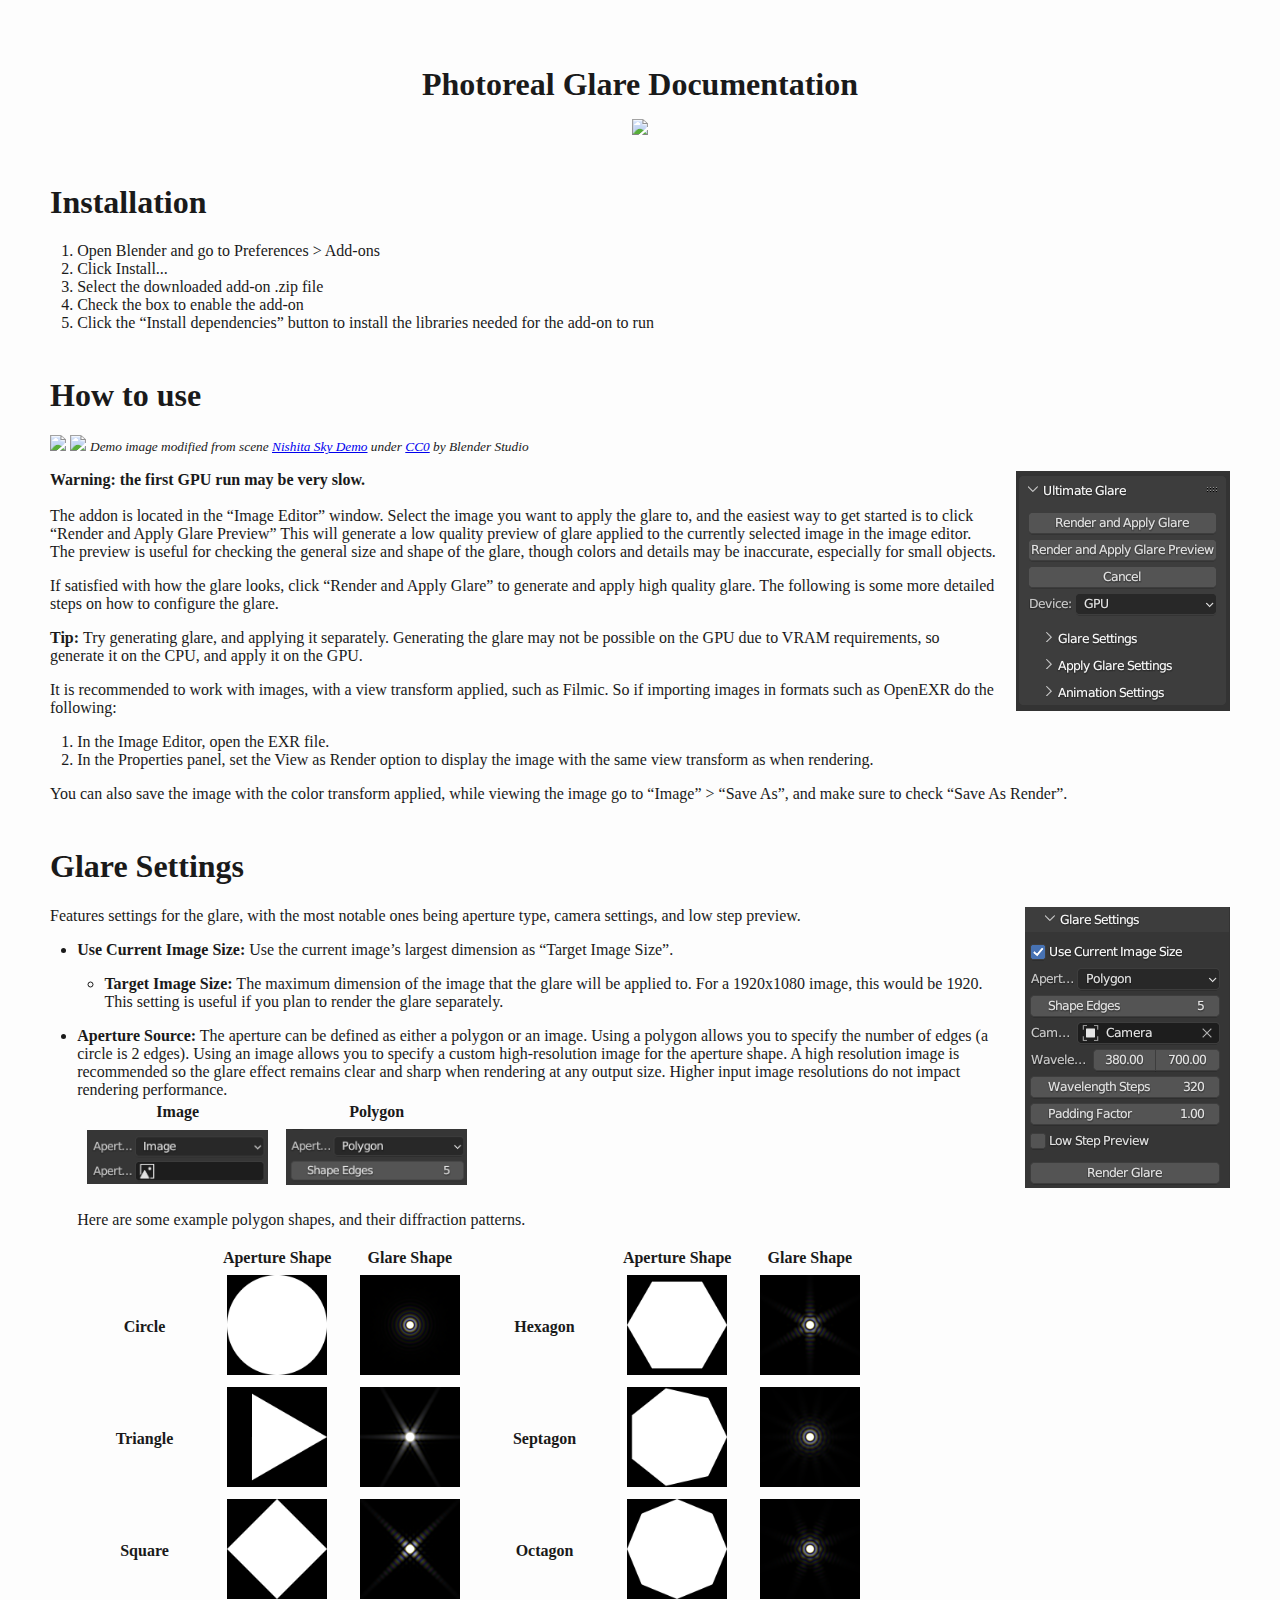
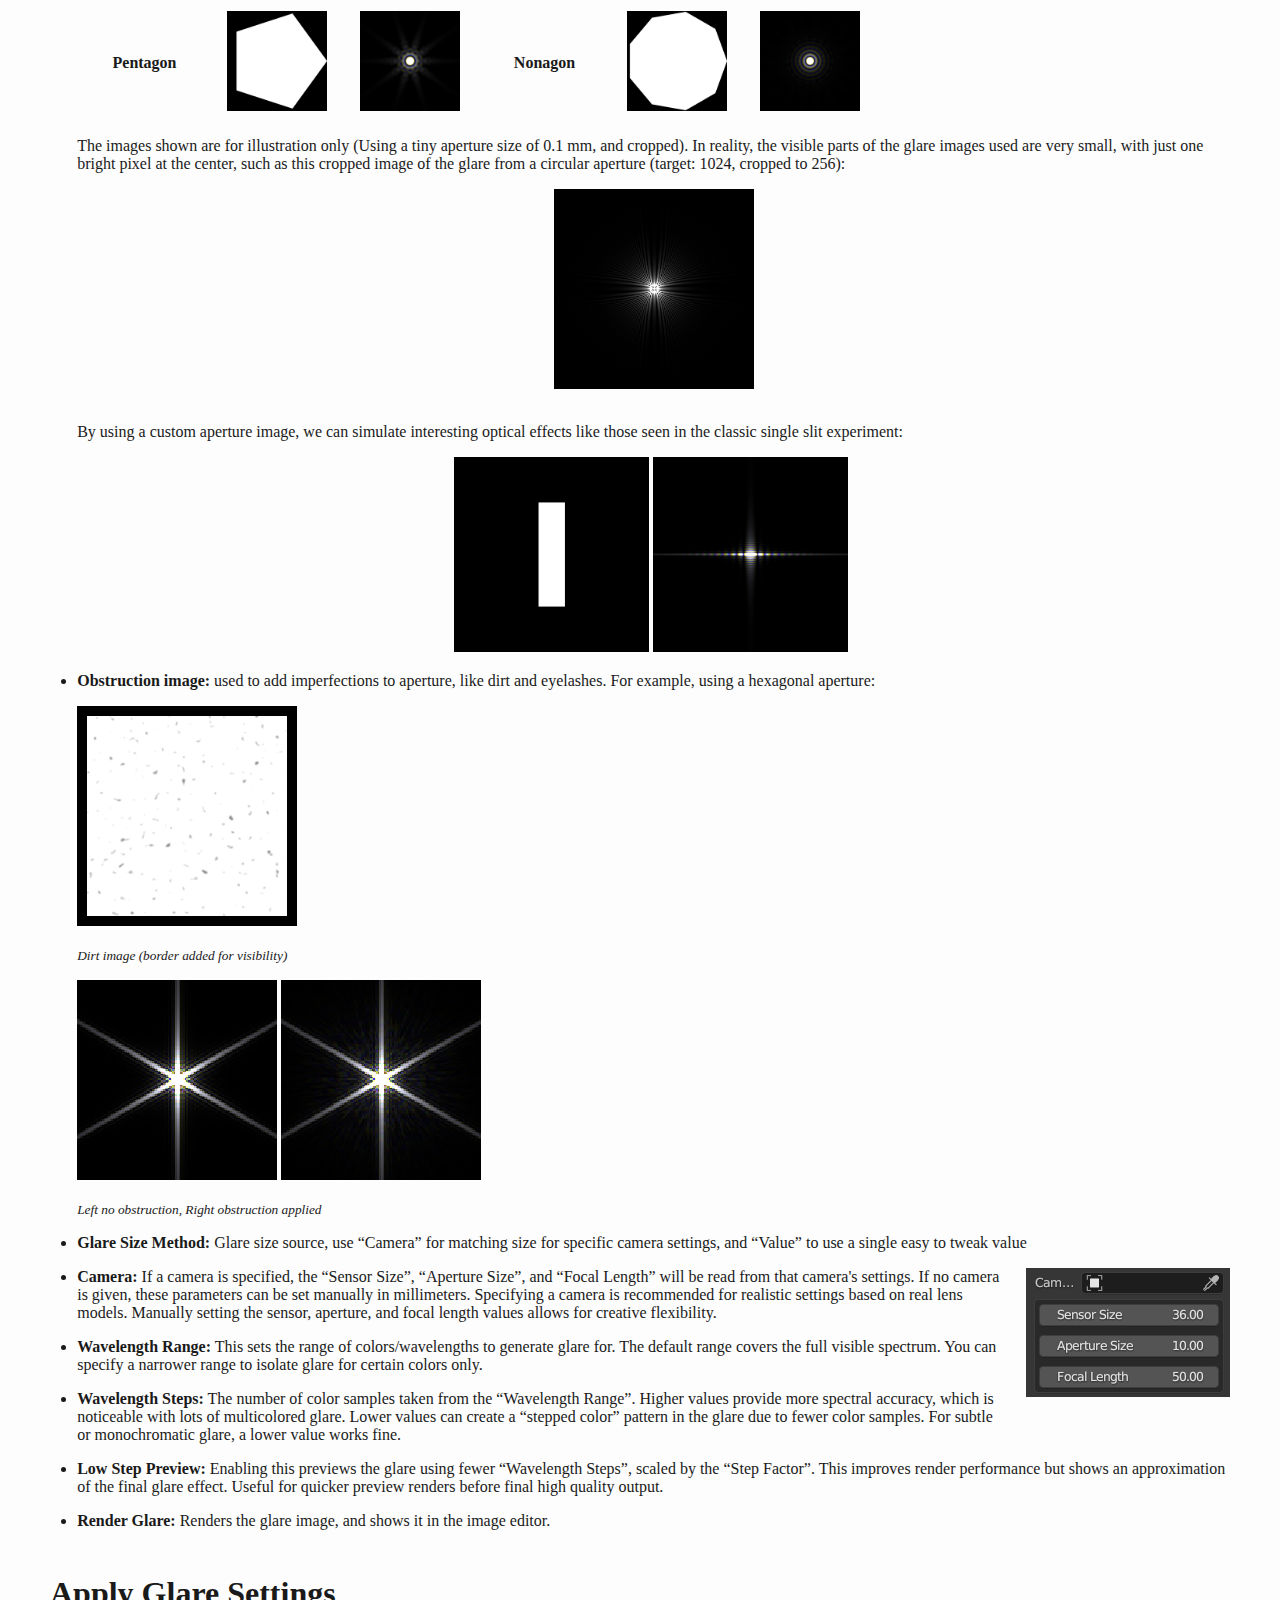
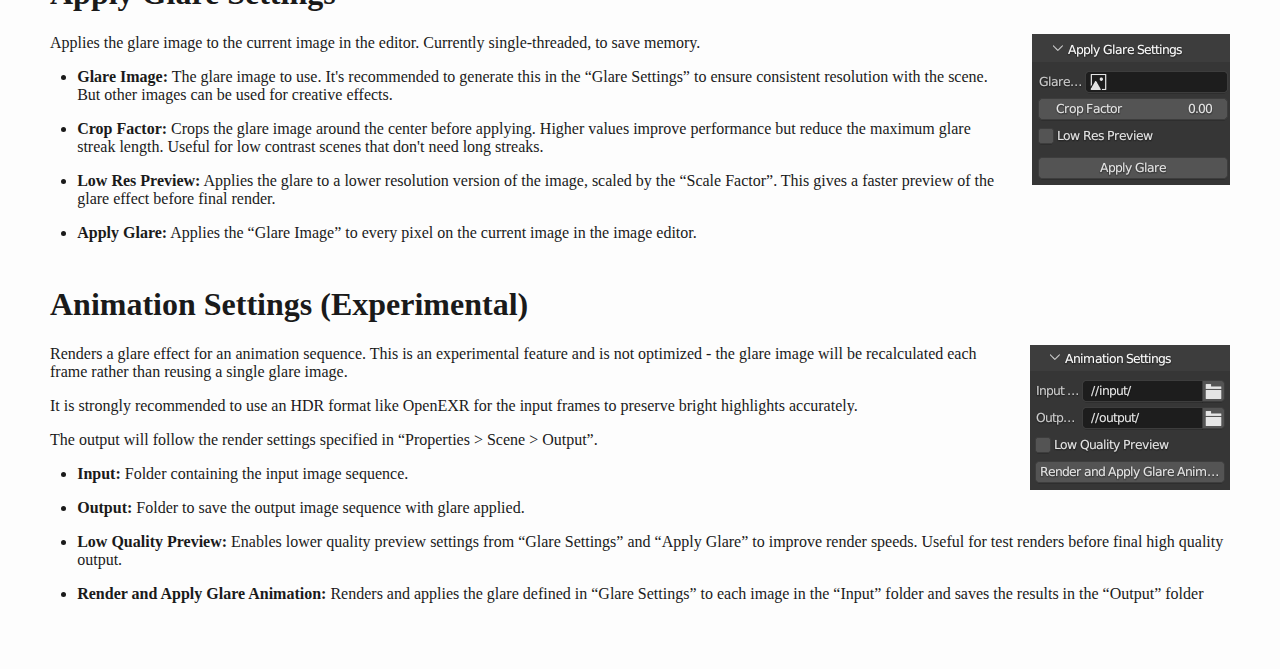
==== pages/docs.html @ 0fe0ff27 "Minor edits" ====
<!DOCTYPE html>
<html xmlns="http://www.w3.org/1999/xhtml" lang="" xml:lang="">
<head>
  <meta charset="utf-8" />
  <meta name="generator" content="pandoc" />
  <meta name="viewport" content="width=device-width, initial-scale=1.0, user-scalable=yes" />
  <title>documentation page</title>
  <style>
    html {
      color: #1a1a1a;
      background-color: #fdfdfd;
    }
    body {
      margin: 0 auto;
      padding-left: 50px;
      padding-right: 50px;
      padding-top: 50px;
      padding-bottom: 50px;
      hyphens: auto;
      overflow-wrap: break-word;
      text-rendering: optimizeLegibility;
      font-kerning: normal;
    }
	.title {
	  font-size: 2em;
	  font-weight: bold;
	}
    @media (max-width: 600px) {
      body {
        font-size: 0.9em;
        padding: 12px;
      }
      h1 {
        font-size: 1.8em;
      }
    }
    img {
      max-width: 100%;
    }
    h1, h2, h3, h4, h5, h6 {
      margin-top: 1.4em;
	  clear: right;
    }
    h5, h6 {
      font-size: 1em;
      font-style: italic;
	  clear: right;
    }
    h6 {
      font-weight: normal;
	  clear: right;
    }
    ol, ul {
      padding-left: 1.7em;
      margin-top: 1em;
    }
    li > ol, li > ul {
      margin-top: 0;
    }
    blockquote {
      margin: 1em 0 1em 1.7em;
      padding-left: 1em;
      border-left: 2px solid #e6e6e6;
      color: #606060;
    }
    code {
      font-family: Menlo, Monaco, Consolas, 'Lucida Console', monospace;
      font-size: 85%;
      margin: 0;
      hyphens: manual;
    }
    pre {
      margin: 1em 0;
      overflow: auto;
    }
    pre code {
      padding: 0;
      overflow: visible;
      overflow-wrap: normal;
    }
    .sourceCode {
     background-color: transparent;
     overflow: visible;
    }
    hr {
      background-color: #1a1a1a;
      border: none;
      height: 1px;
      margin: 1em 0;
    }
    table {
      width: 100%;
      table-layout: fixed;
	  max-width: 400px;
	  margin-left: 0;
	  text-align: center;
    }
    table caption {
      margin-bottom: 0.75em;
    }
    tbody {
      margin-top: 0.5em;
      border-top: 1px solid #1a1a1a;
      border-bottom: 1px solid #1a1a1a;
    }
    th {
      border-top: 1px solid #1a1a1a;
      padding: 0.25em 0.5em 0.25em 0.5em;
    }
    td {
      padding: 0.125em 0.5em 0.25em 0.5em;
	  text-align: center;
    }
	.left {
	  float: left;
	  margin: 0 20px 20px 0;
	}

	.right {
	  float: right; 
	  margin: 0 0 20px 20px;
	}
    header {
      margin-bottom: 4em;
      text-align: center;
    }
    #TOC li {
      list-style: none;
    }
    #TOC ul {
      padding-left: 1.3em;
    }
    #TOC > ul {
      padding-left: 0;
    }
    #TOC a:not(:hover) {
      text-decoration: none;
    }
    code{white-space: pre-wrap;}
    span.smallcaps{font-variant: small-caps;}
    div.columns{display: flex; gap: min(4vw, 1.5em);}
    div.column{flex: auto; overflow-x: auto;}
    div.hanging-indent{margin-left: 1.5em; text-indent: -1.5em;}
	.my-div {
		padding: 20px;
	}
    ul.task-list{list-style: none;}
    ul.task-list li input[type="checkbox"] {
      width: 0.8em;
      margin: 0 0.8em 0.2em -1.6em;
      vertical-align: middle;
    }
    .display.math{display: block; text-align: center; margin: 0.5rem auto;}
  </style>
  <!--[if lt IE 9]>
    <script src="//cdnjs.cloudflare.com/ajax/libs/html5shiv/3.7.3/html5shiv-printshiv.min.js"></script>
  <![endif]-->
</head>
<body>
	<p><div class="title" style="text-align:center;"><strong>Photoreal Glare Documentation</strong></div></p>
	<div style="text-align:center;">
		<img src="documentation images/addon banner large.webp" style="width:1200px;"/>
	</div>

<h1 id="installation"><strong>Installation</strong></h1>
<div class="container">
  <ol>
    <li>Open Blender and go to Preferences > Add-ons</li>
    <li>Click Install...</li>
    <li>Select the downloaded add-on .zip file</li>
    <li>Check the box to enable the add-on</li>
    <li>Click the “Install dependencies” button to install the libraries needed for the add-on to run</li>
  </ol>
</div>

<h1 id="how-to-use"><strong>How to use</strong></h1>
<div style="display:block;width:1200px; margin: auto;">
	<img src="documentation images/nishita sky without glare.png" style="width: 595px;"/> <img src="documentation images/nishita sky with glare.png" style="width: 595px;"/>
	<small><em>Demo image modified from scene <a href="https://cloud.blender.org/p/gallery/5f4d1791cc1d7c5e0e8832d4">Nishita Sky Demo</a> under <a href="https://creativecommons.org/publicdomain/zero/1.0/">CC0</a> by Blender Studio</em></small>
</div>

<div class="container">
	<img src="documentation images/addon full minimized.png" class="right"/>
	<p>
	<strong>Warning: the first GPU run may be very slow.</strong>
	<br>
	<br>
	The addon is located in the “Image Editor” window. Select the image you want to apply the glare to, and the easiest way to get started is to click “Render and Apply Glare Preview” This will generate a low quality preview of glare applied to the currently selected image in the image editor. The preview is useful for checking the general size and shape of the glare, though colors and details may be inaccurate, especially for small objects.</p>
	<p>If satisfied with how the glare looks, click “Render and Apply Glare” to generate and apply high quality glare. The following is some more detailed steps on how to configure the glare.</p>
	<p><strong>Tip: </strong>Try generating glare, and applying it separately. Generating the glare may not be possible on the GPU due to VRAM requirements, so generate it on the CPU, and apply it on the GPU.</p>
</div>
<p>
It is recommended to work with images, with a view transform applied, such as Filmic. So if importing images in formats such as OpenEXR do the following:
<ol>
	<li>In the Image Editor, open the EXR file.</li>
	<li>In the Properties panel, set the View as Render option to display the image with the same view transform as when rendering.</li>
</ol>
You can also save the image with the color transform applied, while viewing the image go to “Image” > “Save As”, and make sure to check “Save As Render”.
</p>

<h1 id="glare-settings">Glare Settings</h1>
<p><img src="documentation images/addon glare settings.png" class="right"/>
Features settings for the glare, with the most notable ones being aperture type, camera settings, and low step preview.</p>
<ul>
	<li><p><strong>Use Current Image Size:</strong> Use the current image’s largest dimension as “Target Image Size”.</p>
		<ul>
		<p><li><strong>Target Image Size:</strong> The maximum dimension of the image that the glare will be applied to. For a 1920x1080 image, this would be 1920. This setting is useful if you plan to render the glare separately.</li></p>
		</ul></li>
<li><strong>Aperture Source:</strong> The aperture can be defined as either a polygon or an image. Using a polygon allows you to specify the number of edges (a circle is 2 edges). Using an image allows you to specify a custom high-resolution image for the aperture shape. A high resolution image is recommended so the glare effect remains clear and sharp when rendering at any output size. Higher input image resolutions do not impact rendering performance.
<table>
<tbody>
	<tr class="odd">
	<td><Strong>Image</Strong></td>
	<td><Strong>Polygon</Strong></td>
	</tr>
	<tr class="even">
		<td>
			<div style="text-align:center;">
				<img src="documentation images/addon aperture image.png">
			</div>
		</td>
	<td>
	<div style="text-align:center;">
		<img src="documentation images/addon aperture polygon.png"
	</div>
	</td>
	</tr>
</tbody>
</table>
<p style="clear:right;">Here are some example polygon shapes, and their diffraction patterns.</p>

<div style="display:flex;">
	<table>
		<tbody>
			<tr>
			<td></td>
			<td><Strong>Aperture Shape</Strong></td>
			<td><Strong>Glare Shape</Strong></td>
			</tr>

			<tr>
				<td><Strong>Circle</Strong></td> 
			<td><img src="documentation images/shape 2.png" style="width:100px;height:100px"></td>
			<td><img src="documentation images/cropped 2 edge shape diffraction.png" style="width:100px;height:100px"></td>
			</tr>

			<tr>
				<td><Strong>Triangle</Strong></td>
			<td><img src="documentation images/shape 3.png" style="width:100px;height:100px"></td>
			<td><img src="documentation images/cropped 3 edge shape diffraction.png" style="width:100px;height:100px"></td>
			</tr>

			<tr>
				<td><Strong>Square</Strong></td>
			<td><img src="documentation images/shape 4.png" style="width:100px;height:100px"></td>
			<td><img src="documentation images/cropped 4 edge shape diffraction.png" style="width:100px;height:100px"></td>
			</tr>

			<tr>
				<td><Strong>Pentagon</Strong></td>
			<td><img src="documentation images/shape 5.png" style="width:100px;height:100px"></td>
			<td><img src="documentation images/cropped 5 edge shape diffraction.png" style="width:100px;height:100px"></td> 
			</tr>
		</tbody>
	</table>

	<table>
		<tbody>  
			<tr>
			<td></td>
			<td><Strong>Aperture Shape</Strong></td>
			<td><Strong>Glare Shape</Strong></td>
			</tr>

			<tr>
				<td><Strong>Hexagon</Strong></td>
			<td><img src="documentation images/shape 6.png" style="width:100px;height:100px"></td>
			<td><img src="documentation images/cropped 6 edge shape diffraction.png" style="width:100px;height:100px"></td>
			</tr>

			<tr>
				<td><Strong>Septagon</Strong></td>
			<td><img src="documentation images/shape 7.png" style="width:100px;height:100px"></td>
			<td><img src="documentation images/cropped 7 edge shape diffraction.png" style="width:100px;height:100px"></td>  
			</tr>

			<tr>
				<td><Strong>Octagon</Strong></td>
			<td><img src="documentation images/shape 8.png" style="width:100px;height:100px"></td>
			<td><img src="documentation images/cropped 8 edge shape diffraction.png" style="width:100px;height:100px"></td>
			</tr>

			<tr>
				<td><Strong>Nonagon</Strong></td>
			<td><img src="documentation images/shape 9.png" style="width:100px;height:100px"></td>
			<td><img src="documentation images/cropped 9 edge shape diffraction.png" style="width:100px;height:100px"></td>
			</tr>
		</tbody>
	</table>
</div>

<p>The images shown are for illustration only (Using a tiny aperture size of 0.1 mm, and cropped). In reality, the visible parts of the glare images used are very small, with just one bright pixel at the center, such as this cropped image of the glare from a circular aperture (target: 1024, cropped to 256):</p>
<p><img src="documentation images/cropped 2 edge shape diffraction real example.png" style="width: 200px; display: block; margin: auto;"/></p>

<br>
By using a custom aperture image, we can simulate interesting optical effects like those seen in the classic single slit experiment:
<div style="width: 400px; display: block; margin: auto;">
  <p>
    <img src="documentation images/cropped single slit.png" style="width: 195px; padding 10px">
    <img src="documentation images/cropped single slit diffraction.png" style="width: 195px;">
  </p>
</div>
</li>
</ul>

<ul>
<li><strong>Obstruction image:</strong> used to add imperfections to aperture, like dirt and eyelashes. For example, using a hexagonal aperture:
</li>
<p>
<img src="documentation images/dirt small.png" style="width: 200px;border: 10px solid black;"/>
</p>
<small><em>Dirt image (border added for visibility)</em></small>
<p>
<img src="documentation images/cropped shape 6 glare for 1024px no dirt.png" style="width: 200px;image-rendering: pixelated;"/>
<img src="documentation images/cropped shape 6 glare for 1024px dirt small.png" style="width: 200px;image-rendering: pixelated;"/>
</p>
<small><em>Left no obstruction, Right obstruction applied</em></small>
</ul>

<ul>
<li><strong>Glare Size Method:</strong> Glare size source, use “Camera” for matching size for specific camera settings, and “Value” to use a single easy to tweak value</li>
</ul>

<ul>
<li><p><img src="documentation images/addon camera settings.png" class="right"/><strong>Camera:</strong> If a camera is specified, the “Sensor Size”, “Aperture Size”, and “Focal Length” will be read from that camera's settings. If no camera is given, these parameters can be set manually in millimeters. Specifying a camera is recommended for realistic settings based on real lens models. Manually setting the sensor, aperture, and focal length values allows for creative flexibility.</p></li>
</ul>
<ul>
<li><p><strong>Wavelength Range:</strong> This sets the range of colors/wavelengths to generate glare for. The default range covers the full visible spectrum. You can specify a narrower range to isolate glare for certain colors only.</p></li>
<li><p><strong>Wavelength Steps:</strong> The number of color samples taken from the “Wavelength Range”. Higher values provide more spectral accuracy, which is noticeable with lots of multicolored glare. Lower values can create a “stepped color” pattern in the glare due to fewer color samples. For subtle or monochromatic glare, a lower value works fine.</p></li>
<li><p><strong>Low Step Preview:</strong> Enabling this previews the glare using fewer “Wavelength Steps”, scaled by the “Step Factor”. This improves render performance but shows an approximation of the final glare effect. Useful for quicker preview renders before final high quality output.</p></li>
<li><strong>Render Glare:</strong> Renders the glare image, and shows it in the image editor.</li>
</ul>
<h1 id="apply-glare-settings">Apply Glare Settings</h1>
<p><img src="documentation images/addon apply glare settings.png" class="right"/>Applies the glare image to the current image in the editor. Currently single-threaded, to save memory.</p>
<ul>
<li><strong>Glare Image:</strong> The glare image to use. It's recommended to generate this in the “Glare Settings” to ensure consistent resolution with the scene. But other images can be used for creative effects.</li>
</ul>
<ul>
<li><strong>Crop Factor:</strong> Crops the glare image around the center before applying. Higher values improve performance but reduce the maximum glare streak length. Useful for low contrast scenes that don't need long streaks.</li>
</ul>
<ul>
<li><strong>Low Res Preview:</strong> Applies the glare to a lower resolution version of the image, scaled by the “Scale Factor”. This gives a faster preview of the glare effect before final render.</li>
</ul>
<ul>
<li><strong>Apply Glare:</strong> Applies the “Glare Image” to every pixel on the current image in the image editor.</li>
</ul>
<h1 id="animation-settings-experimental">Animation Settings
(Experimental)</h1>
<p><img src="documentation images/addon animation settings.png" class="right"/>Renders a glare effect for an animation sequence. This is an experimental feature and is not optimized - the glare image will be recalculated each frame rather than reusing a single glare image.</p>
<p>It is strongly recommended to use an HDR format like OpenEXR for the input frames to preserve bright highlights accurately.</p> <p>The output will follow the render settings specified in “Properties &gt; Scene &gt; Output”.</p>
<ul>
<li><p><strong>Input:</strong> Folder containing the input image sequence.</p></li>
<li><p><strong>Output:</strong> Folder to save the output image sequence with glare applied.</p></li>
<li><strong>Low Quality Preview:</strong> Enables lower quality preview settings from “Glare Settings” and “Apply Glare” to improve render speeds. Useful for test renders before final high quality output.</li>
</ul>
<ul>
<li><strong>Render and Apply Glare Animation:</strong> Renders and applies the glare defined in “Glare Settings” to each image in the “Input” folder and saves the results in the “Output” folder</li>
</ul>
</body>
</html>
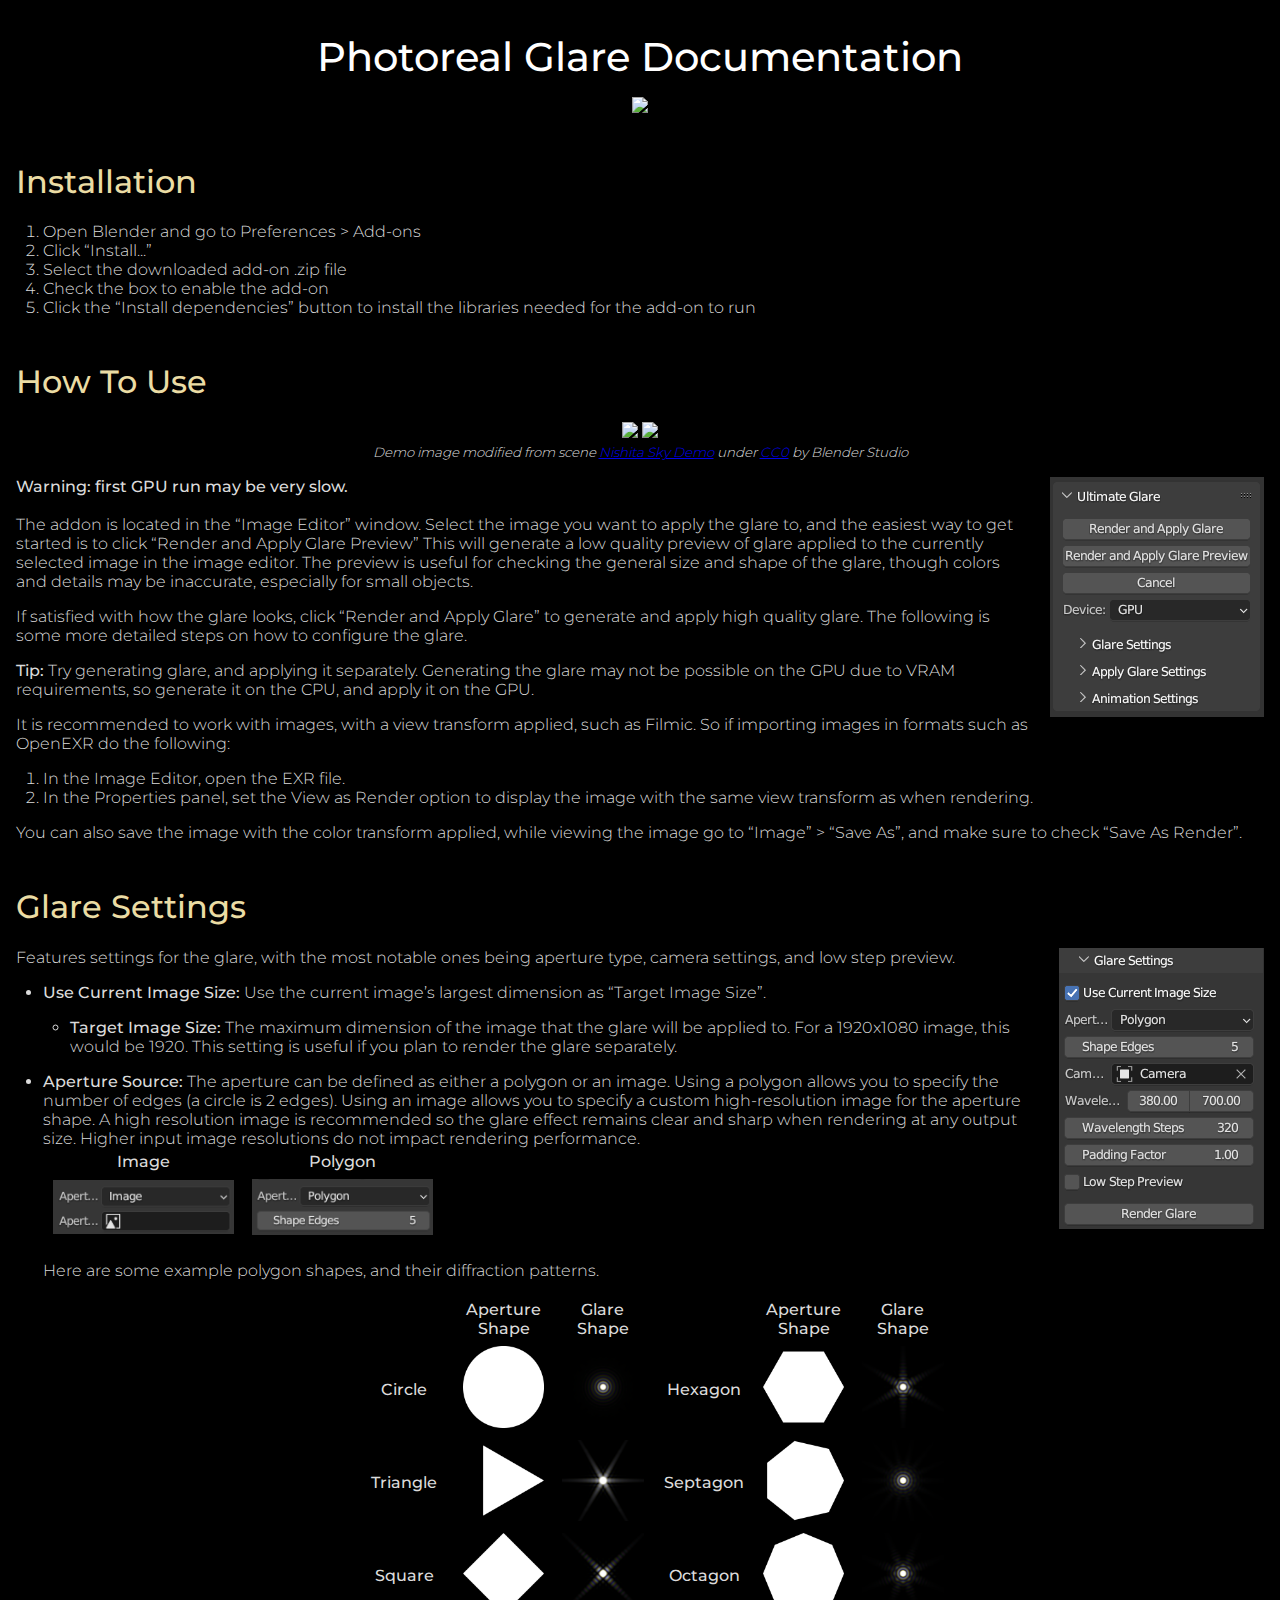
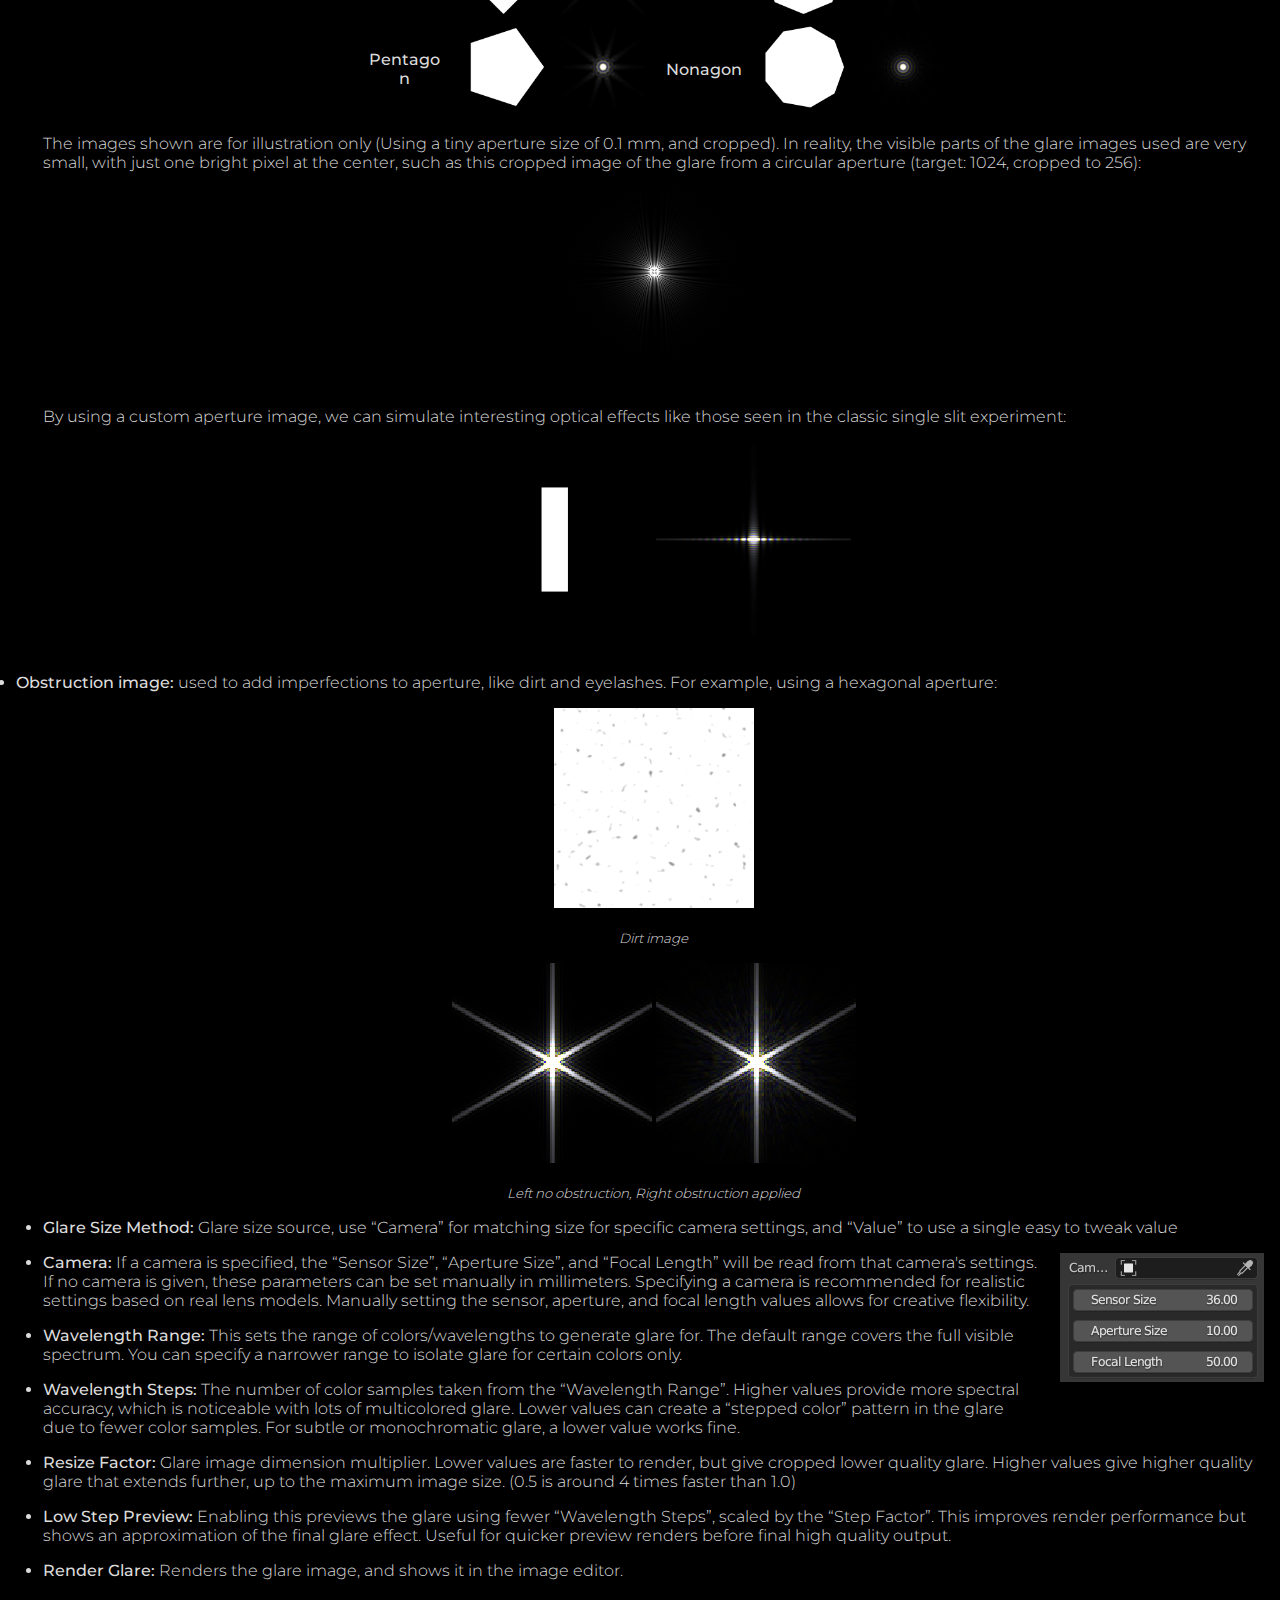
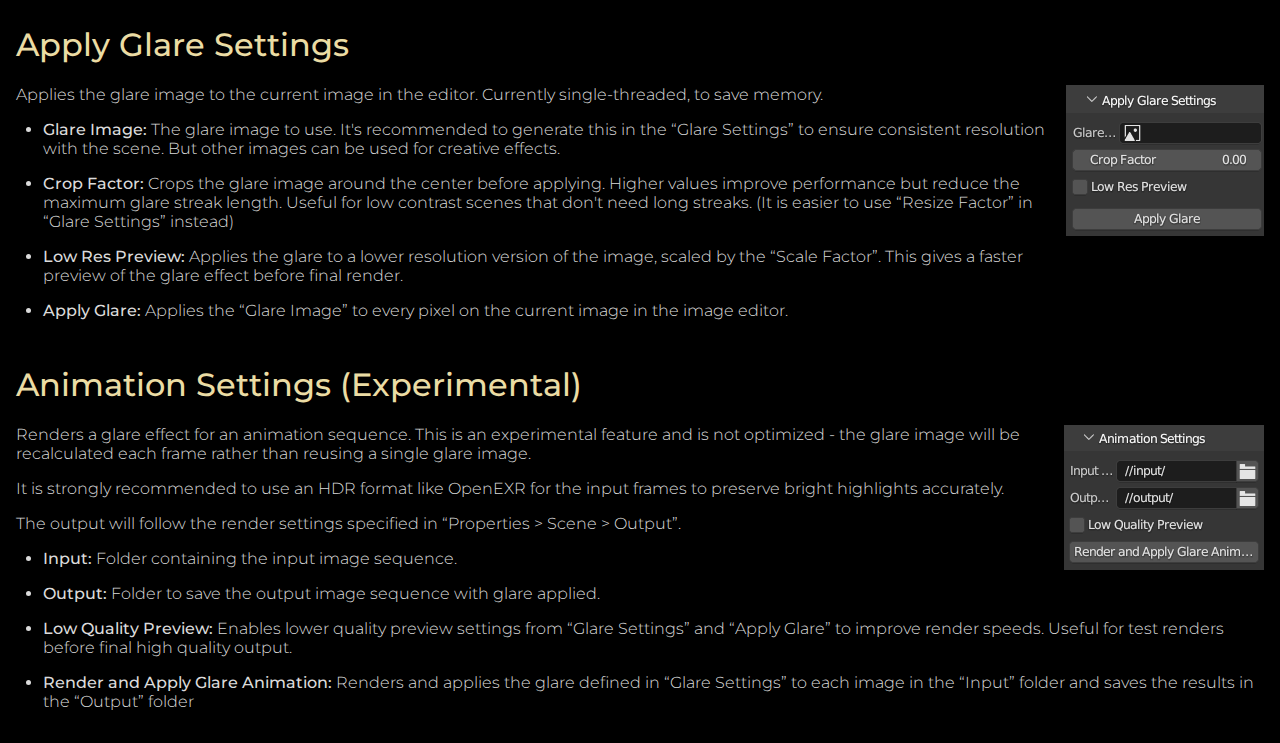
==== commit 55db0f6f: "Added fonts, theme, and various improvements" ====
--- a/pages/docs.html
+++ b/pages/docs.html
@@ -6,29 +6,48 @@
   <meta name="viewport" content="width=device-width, initial-scale=1.0, user-scalable=yes" />
   <title>documentation page</title>
   <style>
+    * {
+		max-width: 100%
+		box-sizing: border-box;
+	}
+
     html {
-      color: #1a1a1a;
-      background-color: #fdfdfd;
-    }
+      color: #DBDBDB;
+      background-color: #000000;/*#121212;*/
+      font-family: Montserrat;
+    }
+
     body {
-      margin: 0 auto;
-      padding-left: 50px;
-      padding-right: 50px;
-      padding-top: 50px;
-      padding-bottom: 50px;
+      max-width: 1820px;
+      padding-left: 1em;
+      padding-right: 1em;
+      padding-top: 1em;
+      padding-bottom: 1em;
+      margin: auto;
       hyphens: auto;
       overflow-wrap: break-word;
       text-rendering: optimizeLegibility;
       font-kerning: normal;
     }
-	.title {
-	  font-size: 2em;
-	  font-weight: bold;
-	}
+    @font-face {
+        font-family: Montserrat;
+        src: url('../montserrat/static/Montserrat-Light.ttf') format('truetype');
+        font-weight: normal;
+        font-style: normal;
+    } 
+    @font-face {
+        font-family: Montserrat;
+        src: url('../montserrat/static/Montserrat-Medium.ttf') format('truetype');
+        font-weight: bold;
+        font-style: normal;
+    } 
+    .title {
+      font-size: 2.5em;
+      color: #FFFFFF;
+    }
     @media (max-width: 600px) {
       body {
         font-size: 0.9em;
-        padding: 12px;
       }
       h1 {
         font-size: 1.8em;
@@ -39,16 +58,17 @@
     }
     h1, h2, h3, h4, h5, h6 {
       margin-top: 1.4em;
-	  clear: right;
+      clear: right;
+      color: #EBDCA4;
     }
     h5, h6 {
       font-size: 1em;
       font-style: italic;
-	  clear: right;
+      clear: right;
     }
     h6 {
       font-weight: normal;
-	  clear: right;
+      clear: right;
     }
     ol, ul {
       padding-left: 1.7em;
@@ -56,31 +76,6 @@
     }
     li > ol, li > ul {
       margin-top: 0;
-    }
-    blockquote {
-      margin: 1em 0 1em 1.7em;
-      padding-left: 1em;
-      border-left: 2px solid #e6e6e6;
-      color: #606060;
-    }
-    code {
-      font-family: Menlo, Monaco, Consolas, 'Lucida Console', monospace;
-      font-size: 85%;
-      margin: 0;
-      hyphens: manual;
-    }
-    pre {
-      margin: 1em 0;
-      overflow: auto;
-    }
-    pre code {
-      padding: 0;
-      overflow: visible;
-      overflow-wrap: normal;
-    }
-    .sourceCode {
-     background-color: transparent;
-     overflow: visible;
     }
     hr {
       background-color: #1a1a1a;
@@ -91,9 +86,9 @@
     table {
       width: 100%;
       table-layout: fixed;
-	  max-width: 400px;
-	  margin-left: 0;
-	  text-align: center;
+      max-width: 400px;
+      margin-left: 0;
+      text-align: center;
     }
     table caption {
       margin-bottom: 0.75em;
@@ -109,17 +104,17 @@
     }
     td {
       padding: 0.125em 0.5em 0.25em 0.5em;
-	  text-align: center;
-    }
-	.left {
-	  float: left;
-	  margin: 0 20px 20px 0;
-	}
-
-	.right {
-	  float: right; 
-	  margin: 0 0 20px 20px;
-	}
+      text-align: center;
+    }
+    .left {
+      float: left;
+      margin: 0 20px 20px 0;
+    }
+
+    .right {
+      float: right; 
+      margin: 0 0 20px 20px;
+    }
     header {
       margin-bottom: 4em;
       text-align: center;
@@ -141,9 +136,9 @@
     div.columns{display: flex; gap: min(4vw, 1.5em);}
     div.column{flex: auto; overflow-x: auto;}
     div.hanging-indent{margin-left: 1.5em; text-indent: -1.5em;}
-	.my-div {
-		padding: 20px;
-	}
+    .my-div {
+        padding: 20px;
+    }
     ul.task-list{list-style: none;}
     ul.task-list li input[type="checkbox"] {
       width: 0.8em;
@@ -157,43 +152,46 @@
   <![endif]-->
 </head>
 <body>
-	<p><div class="title" style="text-align:center;"><strong>Photoreal Glare Documentation</strong></div></p>
-	<div style="text-align:center;">
-		<img src="documentation images/addon banner large.webp" style="width:1200px;"/>
-	</div>
+    <p><div class="title" style="text-align:center;"><strong>Photoreal Glare Documentation</strong></div></p>
+    <div style="text-align:center;">
+        <img src="documentation images/addon banner large.webp" style="width:1200px;"/>
+    </div>
 
 <h1 id="installation"><strong>Installation</strong></h1>
 <div class="container">
   <ol>
     <li>Open Blender and go to Preferences > Add-ons</li>
-    <li>Click Install...</li>
+    <li>Click “Install...”</li>
     <li>Select the downloaded add-on .zip file</li>
     <li>Check the box to enable the add-on</li>
     <li>Click the “Install dependencies” button to install the libraries needed for the add-on to run</li>
   </ol>
 </div>
 
-<h1 id="how-to-use"><strong>How to use</strong></h1>
-<div style="display:block;width:1200px; margin: auto;">
-	<img src="documentation images/nishita sky without glare.png" style="width: 595px;"/> <img src="documentation images/nishita sky with glare.png" style="width: 595px;"/>
-	<small><em>Demo image modified from scene <a href="https://cloud.blender.org/p/gallery/5f4d1791cc1d7c5e0e8832d4">Nishita Sky Demo</a> under <a href="https://creativecommons.org/publicdomain/zero/1.0/">CC0</a> by Blender Studio</em></small>
+
+<h1 id="how-to-use"><strong>How To Use</strong></h1>
+
+<div style="display:block;width:1200px; max-width: 100%; margin: auto;text-align: center;">
+	<img src="documentation images/nishita sky without glare.png" style="width: 595px;"/>
+	<img src="documentation images/nishita sky with glare.png" style="width: 595px;"/>
+	<div style="text-align: center;"> <small><em>Demo image modified from scene <a href="https://cloud.blender.org/p/gallery/5f4d1791cc1d7c5e0e8832d4">Nishita Sky Demo</a> under <a href="https://creativecommons.org/publicdomain/zero/1.0/">CC0</a> by Blender Studio</em></small> </div>
 </div>
 
 <div class="container">
-	<img src="documentation images/addon full minimized.png" class="right"/>
-	<p>
-	<strong>Warning: the first GPU run may be very slow.</strong>
-	<br>
-	<br>
-	The addon is located in the “Image Editor” window. Select the image you want to apply the glare to, and the easiest way to get started is to click “Render and Apply Glare Preview” This will generate a low quality preview of glare applied to the currently selected image in the image editor. The preview is useful for checking the general size and shape of the glare, though colors and details may be inaccurate, especially for small objects.</p>
-	<p>If satisfied with how the glare looks, click “Render and Apply Glare” to generate and apply high quality glare. The following is some more detailed steps on how to configure the glare.</p>
-	<p><strong>Tip: </strong>Try generating glare, and applying it separately. Generating the glare may not be possible on the GPU due to VRAM requirements, so generate it on the CPU, and apply it on the GPU.</p>
+    <img src="documentation images/addon full minimized.png" class="right"/>
+    <p>
+    <strong>Warning: first GPU run may be very slow.</strong>
+    <br>
+    <br>
+    The addon is located in the “Image Editor” window. Select the image you want to apply the glare to, and the easiest way to get started is to click “Render and Apply Glare Preview” This will generate a low quality preview of glare applied to the currently selected image in the image editor. The preview is useful for checking the general size and shape of the glare, though colors and details may be inaccurate, especially for small objects.</p>
+    <p>If satisfied with how the glare looks, click “Render and Apply Glare” to generate and apply high quality glare. The following is some more detailed steps on how to configure the glare.</p>
+    <p><strong>Tip: </strong>Try generating glare, and applying it separately. Generating the glare may not be possible on the GPU due to VRAM requirements, so generate it on the CPU, and apply it on the GPU.</p>
 </div>
 <p>
 It is recommended to work with images, with a view transform applied, such as Filmic. So if importing images in formats such as OpenEXR do the following:
 <ol>
-	<li>In the Image Editor, open the EXR file.</li>
-	<li>In the Properties panel, set the View as Render option to display the image with the same view transform as when rendering.</li>
+    <li>In the Image Editor, open the EXR file.</li>
+    <li>In the Properties panel, set the View as Render option to display the image with the same view transform as when rendering.</li>
 </ol>
 You can also save the image with the color transform applied, while viewing the image go to “Image” > “Save As”, and make sure to check “Save As Render”.
 </p>
@@ -202,129 +200,131 @@
 <p><img src="documentation images/addon glare settings.png" class="right"/>
 Features settings for the glare, with the most notable ones being aperture type, camera settings, and low step preview.</p>
 <ul>
-	<li><p><strong>Use Current Image Size:</strong> Use the current image’s largest dimension as “Target Image Size”.</p>
-		<ul>
-		<p><li><strong>Target Image Size:</strong> The maximum dimension of the image that the glare will be applied to. For a 1920x1080 image, this would be 1920. This setting is useful if you plan to render the glare separately.</li></p>
-		</ul></li>
+    <li><p><strong>Use Current Image Size:</strong> Use the current image’s largest dimension as “Target Image Size”.</p>
+        <ul>
+        <p><li><strong>Target Image Size:</strong> The maximum dimension of the image that the glare will be applied to. For a 1920x1080 image, this would be 1920. This setting is useful if you plan to render the glare separately.</li></p>
+        </ul></li>
 <li><strong>Aperture Source:</strong> The aperture can be defined as either a polygon or an image. Using a polygon allows you to specify the number of edges (a circle is 2 edges). Using an image allows you to specify a custom high-resolution image for the aperture shape. A high resolution image is recommended so the glare effect remains clear and sharp when rendering at any output size. Higher input image resolutions do not impact rendering performance.
 <table>
 <tbody>
-	<tr class="odd">
-	<td><Strong>Image</Strong></td>
-	<td><Strong>Polygon</Strong></td>
-	</tr>
-	<tr class="even">
-		<td>
-			<div style="text-align:center;">
-				<img src="documentation images/addon aperture image.png">
-			</div>
-		</td>
-	<td>
-	<div style="text-align:center;">
-		<img src="documentation images/addon aperture polygon.png"
-	</div>
-	</td>
-	</tr>
+    <tr class="odd">
+    <td><Strong>Image</Strong></td>
+    <td><Strong>Polygon</Strong></td>
+    </tr>
+    <tr class="even">
+        <td>
+            <div style="text-align:center;">
+                <img src="documentation images/addon aperture image.png">
+            </div>
+        </td>
+    <td>
+    <div style="text-align:center;">
+        <img src="documentation images/addon aperture polygon.png"
+    </div>
+    </td>
+    </tr>
 </tbody>
 </table>
 <p style="clear:right;">Here are some example polygon shapes, and their diffraction patterns.</p>
 
-<div style="display:flex;">
-	<table>
-		<tbody>
-			<tr>
-			<td></td>
-			<td><Strong>Aperture Shape</Strong></td>
-			<td><Strong>Glare Shape</Strong></td>
-			</tr>
-
-			<tr>
-				<td><Strong>Circle</Strong></td> 
-			<td><img src="documentation images/shape 2.png" style="width:100px;height:100px"></td>
-			<td><img src="documentation images/cropped 2 edge shape diffraction.png" style="width:100px;height:100px"></td>
-			</tr>
-
-			<tr>
-				<td><Strong>Triangle</Strong></td>
-			<td><img src="documentation images/shape 3.png" style="width:100px;height:100px"></td>
-			<td><img src="documentation images/cropped 3 edge shape diffraction.png" style="width:100px;height:100px"></td>
-			</tr>
-
-			<tr>
-				<td><Strong>Square</Strong></td>
-			<td><img src="documentation images/shape 4.png" style="width:100px;height:100px"></td>
-			<td><img src="documentation images/cropped 4 edge shape diffraction.png" style="width:100px;height:100px"></td>
-			</tr>
-
-			<tr>
-				<td><Strong>Pentagon</Strong></td>
-			<td><img src="documentation images/shape 5.png" style="width:100px;height:100px"></td>
-			<td><img src="documentation images/cropped 5 edge shape diffraction.png" style="width:100px;height:100px"></td> 
-			</tr>
-		</tbody>
-	</table>
-
-	<table>
-		<tbody>  
-			<tr>
-			<td></td>
-			<td><Strong>Aperture Shape</Strong></td>
-			<td><Strong>Glare Shape</Strong></td>
-			</tr>
-
-			<tr>
-				<td><Strong>Hexagon</Strong></td>
-			<td><img src="documentation images/shape 6.png" style="width:100px;height:100px"></td>
-			<td><img src="documentation images/cropped 6 edge shape diffraction.png" style="width:100px;height:100px"></td>
-			</tr>
-
-			<tr>
-				<td><Strong>Septagon</Strong></td>
-			<td><img src="documentation images/shape 7.png" style="width:100px;height:100px"></td>
-			<td><img src="documentation images/cropped 7 edge shape diffraction.png" style="width:100px;height:100px"></td>  
-			</tr>
-
-			<tr>
-				<td><Strong>Octagon</Strong></td>
-			<td><img src="documentation images/shape 8.png" style="width:100px;height:100px"></td>
-			<td><img src="documentation images/cropped 8 edge shape diffraction.png" style="width:100px;height:100px"></td>
-			</tr>
-
-			<tr>
-				<td><Strong>Nonagon</Strong></td>
-			<td><img src="documentation images/shape 9.png" style="width:100px;height:100px"></td>
-			<td><img src="documentation images/cropped 9 edge shape diffraction.png" style="width:100px;height:100px"></td>
-			</tr>
-		</tbody>
-	</table>
-</div>
-
-<p>The images shown are for illustration only (Using a tiny aperture size of 0.1 mm, and cropped). In reality, the visible parts of the glare images used are very small, with just one bright pixel at the center, such as this cropped image of the glare from a circular aperture (target: 1024, cropped to 256):</p>
-<p><img src="documentation images/cropped 2 edge shape diffraction real example.png" style="width: 200px; display: block; margin: auto;"/></p>
+<div style="width: 600px; display: flex; margin:auto;">
+    <table style="">
+        <tbody>
+            <tr>
+            <td></td>
+            <td><Strong>Aperture Shape</Strong></td>
+            <td><Strong>Glare Shape</Strong></td>
+            </tr>
+
+            <tr>
+                <td><Strong>Circle</Strong></td> 
+            <td><img src="documentation images/shape 2.png" style="width:100px;"></td>
+            <td><img src="documentation images/cropped 2 edge shape diffraction.png" style="width:100px;"></td>
+            </tr>
+
+            <tr>
+                <td><Strong>Triangle</Strong></td>
+            <td><img src="documentation images/shape 3.png" style="width:100px;"></td>
+            <td><img src="documentation images/cropped 3 edge shape diffraction.png" style="width:100px;"></td>
+            </tr>
+
+            <tr>
+                <td><Strong>Square</Strong></td>
+            <td><img src="documentation images/shape 4.png" style="width:100px;"></td>
+            <td><img src="documentation images/cropped 4 edge shape diffraction.png" style="width:100px;"></td>
+            </tr>
+
+            <tr>
+                <td><Strong>Pentagon</Strong></td>
+            <td><img src="documentation images/shape 5.png" style="width:100px;"></td>
+            <td><img src="documentation images/cropped 5 edge shape diffraction.png" style="width:100px;"></td> 
+            </tr>
+        </tbody>
+    </table>
+
+    <table>
+        <tbody>  
+            <tr>
+            <td></td>
+            <td><Strong>Aperture Shape</Strong></td>
+            <td><Strong>Glare Shape</Strong></td>
+            </tr>
+
+            <tr>
+                <td><Strong>Hexagon</Strong></td>
+            <td><img src="documentation images/shape 6.png" style="width:100px;"></td>
+            <td><img src="documentation images/cropped 6 edge shape diffraction.png" style="width:100px;"></td>
+            </tr>
+
+            <tr>
+                <td><Strong>Septagon</Strong></td>
+            <td><img src="documentation images/shape 7.png" style="width:100px;"></td>
+            <td><img src="documentation images/cropped 7 edge shape diffraction.png" style="width:100px;"></td>  
+            </tr>
+
+            <tr>
+                <td><Strong>Octagon</Strong></td>
+            <td><img src="documentation images/shape 8.png" style="width:100px;"></td>
+            <td><img src="documentation images/cropped 8 edge shape diffraction.png" style="width:100px;"></td>
+            </tr>
+
+            <tr>
+                <td><Strong>Nonagon</Strong></td>
+            <td><img src="documentation images/shape 9.png" style="width:100px;"></td>
+            <td><img src="documentation images/cropped 9 edge shape diffraction.png" style="width:100px;"></td>
+            </tr>
+        </tbody>
+    </table>
+</div>
+
+<p>The images shown are for illustration only (Using a tiny aperture size of 0.1 mm, and cropped). In reality, the visible parts of the glare images used are very small, with just one bright pixel at the center, such as this cropped image of the glare from a circular aperture (target: 1024, cropped to 256): <img src="documentation images/cropped 2 edge shape diffraction real example.png" style="width: 200px; display: block; margin: auto;"/></p>
 
 <br>
 By using a custom aperture image, we can simulate interesting optical effects like those seen in the classic single slit experiment:
-<div style="width: 400px; display: block; margin: auto;">
+<div style="width: 400px; max-width: 100%; display: flex; margin: auto; padding 10px; justify-content: center; align-items: center;">
   <p>
-    <img src="documentation images/cropped single slit.png" style="width: 195px; padding 10px">
+    <img src="documentation images/cropped single slit.png" style="width: 195px;">
     <img src="documentation images/cropped single slit diffraction.png" style="width: 195px;">
   </p>
 </div>
 </li>
 </ul>
 
-<ul>
 <li><strong>Obstruction image:</strong> used to add imperfections to aperture, like dirt and eyelashes. For example, using a hexagonal aperture:
+<ul>
 </li>
-<p>
-<img src="documentation images/dirt small.png" style="width: 200px;border: 10px solid black;"/>
-</p>
-<small><em>Dirt image (border added for visibility)</em></small>
-<p>
-<img src="documentation images/cropped shape 6 glare for 1024px no dirt.png" style="width: 200px;image-rendering: pixelated;"/>
-<img src="documentation images/cropped shape 6 glare for 1024px dirt small.png" style="width: 200px;image-rendering: pixelated;"/>
-</p>
-<small><em>Left no obstruction, Right obstruction applied</em></small>
+
+<div style="text-align:center;">
+    <p>
+    <img src="documentation images/dirt small.png" style="width: 200px;"/>
+    </p>
+    <small><em>Dirt image</em></small>
+    <p>
+        <img src="documentation images/cropped shape 6 glare for 1024px no dirt.png" style="width: 200px;image-rendering: pixelated;"/>
+        <img src="documentation images/cropped shape 6 glare for 1024px dirt small.png" style="width: 200px;image-rendering: pixelated;"/>
+    </p>
+    <small><em>Left no obstruction, Right obstruction applied</em></small>
+</div>
 </ul>
 
 <ul>
@@ -337,6 +337,7 @@
 <ul>
 <li><p><strong>Wavelength Range:</strong> This sets the range of colors/wavelengths to generate glare for. The default range covers the full visible spectrum. You can specify a narrower range to isolate glare for certain colors only.</p></li>
 <li><p><strong>Wavelength Steps:</strong> The number of color samples taken from the “Wavelength Range”. Higher values provide more spectral accuracy, which is noticeable with lots of multicolored glare. Lower values can create a “stepped color” pattern in the glare due to fewer color samples. For subtle or monochromatic glare, a lower value works fine.</p></li>
+<li><p><strong>Resize Factor:</strong> Glare image dimension multiplier. Lower values are faster to render, but give cropped lower quality glare. Higher values give higher quality glare that extends further, up to the maximum image size. (0.5 is around 4 times faster than 1.0)</p></li>
 <li><p><strong>Low Step Preview:</strong> Enabling this previews the glare using fewer “Wavelength Steps”, scaled by the “Step Factor”. This improves render performance but shows an approximation of the final glare effect. Useful for quicker preview renders before final high quality output.</p></li>
 <li><strong>Render Glare:</strong> Renders the glare image, and shows it in the image editor.</li>
 </ul>
@@ -346,7 +347,7 @@
 <li><strong>Glare Image:</strong> The glare image to use. It's recommended to generate this in the “Glare Settings” to ensure consistent resolution with the scene. But other images can be used for creative effects.</li>
 </ul>
 <ul>
-<li><strong>Crop Factor:</strong> Crops the glare image around the center before applying. Higher values improve performance but reduce the maximum glare streak length. Useful for low contrast scenes that don't need long streaks.</li>
+<li><strong>Crop Factor:</strong> Crops the glare image around the center before applying. Higher values improve performance but reduce the maximum glare streak length. Useful for low contrast scenes that don't need long streaks. (It is easier to use “Resize Factor” in “Glare Settings” instead)</li>
 </ul>
 <ul>
 <li><strong>Low Res Preview:</strong> Applies the glare to a lower resolution version of the image, scaled by the “Scale Factor”. This gives a faster preview of the glare effect before final render.</li>
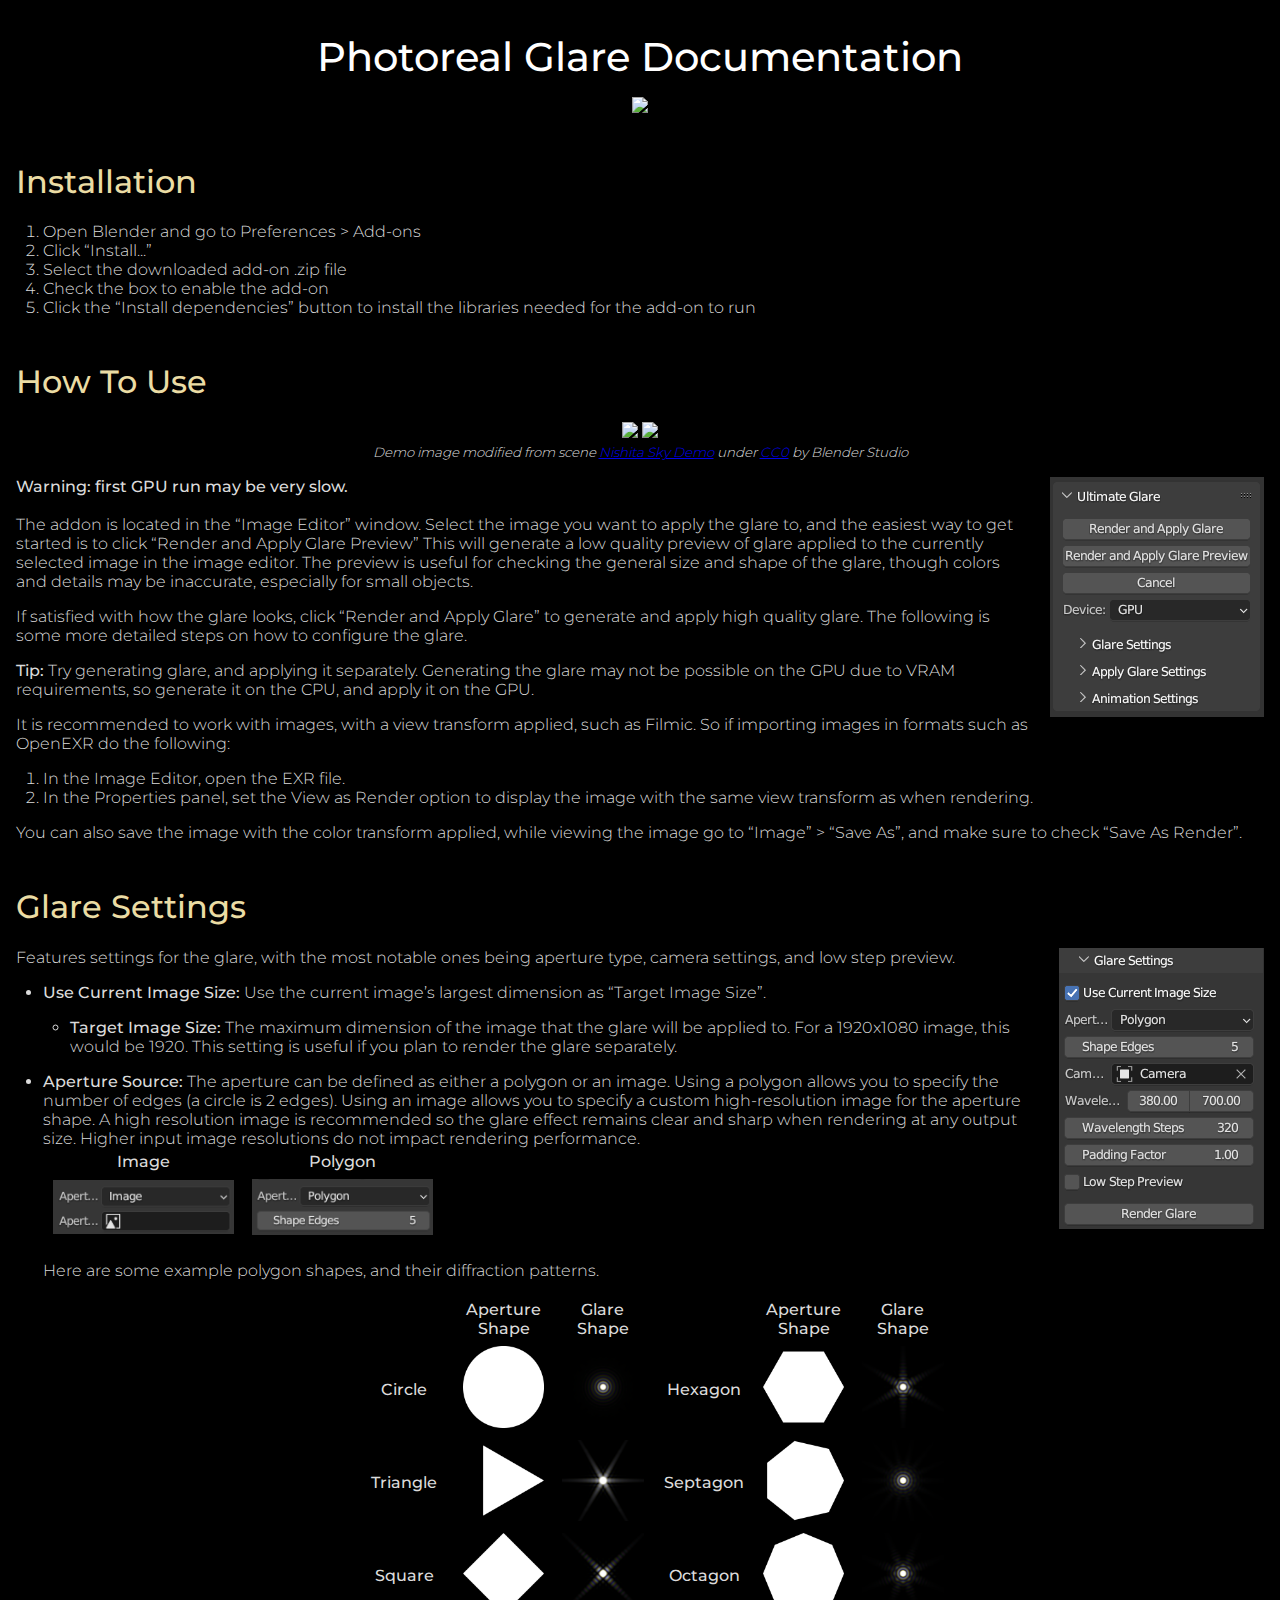
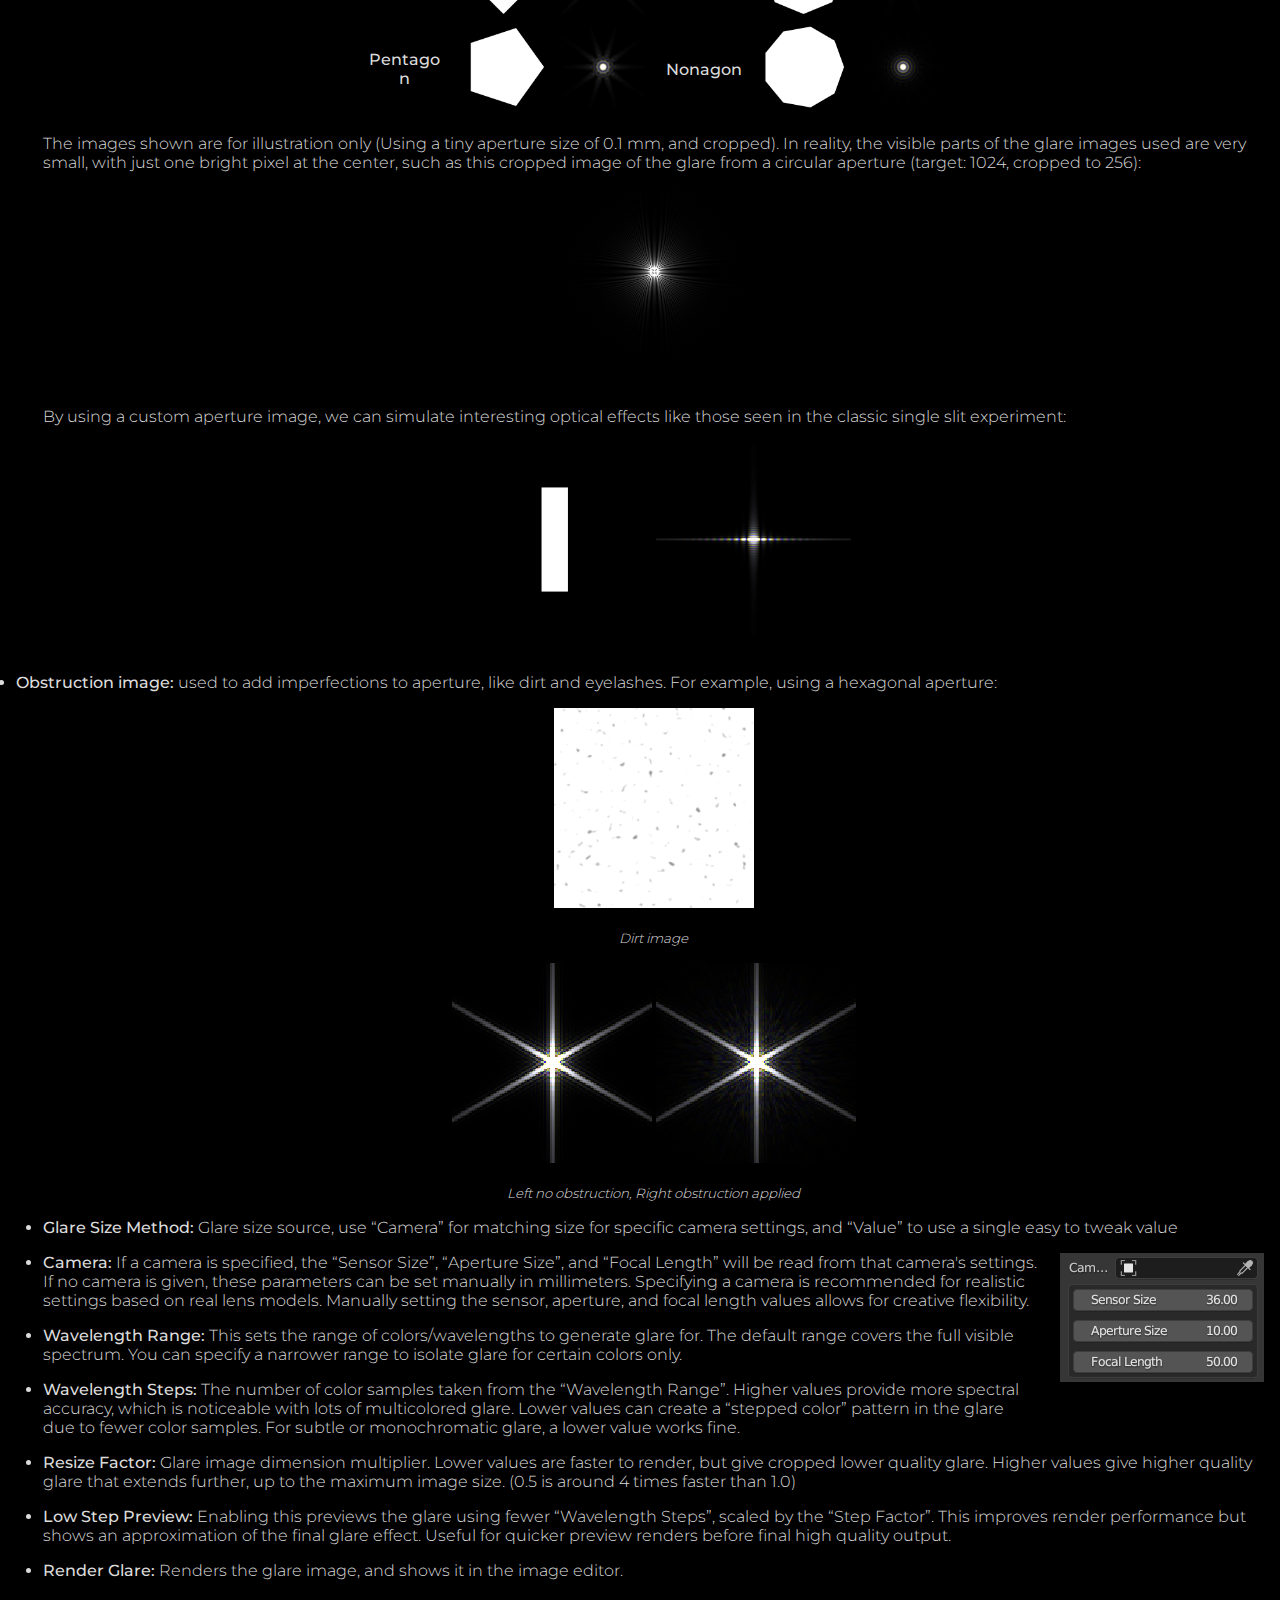
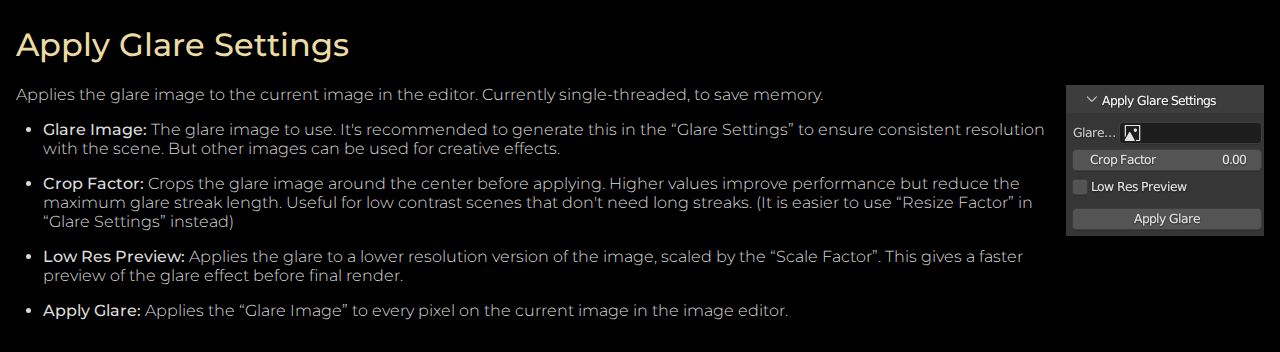
==== commit d847d438: "Removed animation documentation, since it's unsupported in the current release" ====
--- a/pages/docs.html
+++ b/pages/docs.html
@@ -355,17 +355,5 @@
 <ul>
 <li><strong>Apply Glare:</strong> Applies the “Glare Image” to every pixel on the current image in the image editor.</li>
 </ul>
-<h1 id="animation-settings-experimental">Animation Settings
-(Experimental)</h1>
-<p><img src="documentation images/addon animation settings.png" class="right"/>Renders a glare effect for an animation sequence. This is an experimental feature and is not optimized - the glare image will be recalculated each frame rather than reusing a single glare image.</p>
-<p>It is strongly recommended to use an HDR format like OpenEXR for the input frames to preserve bright highlights accurately.</p> <p>The output will follow the render settings specified in “Properties &gt; Scene &gt; Output”.</p>
-<ul>
-<li><p><strong>Input:</strong> Folder containing the input image sequence.</p></li>
-<li><p><strong>Output:</strong> Folder to save the output image sequence with glare applied.</p></li>
-<li><strong>Low Quality Preview:</strong> Enables lower quality preview settings from “Glare Settings” and “Apply Glare” to improve render speeds. Useful for test renders before final high quality output.</li>
-</ul>
-<ul>
-<li><strong>Render and Apply Glare Animation:</strong> Renders and applies the glare defined in “Glare Settings” to each image in the “Input” folder and saves the results in the “Output” folder</li>
-</ul>
 </body>
 </html>
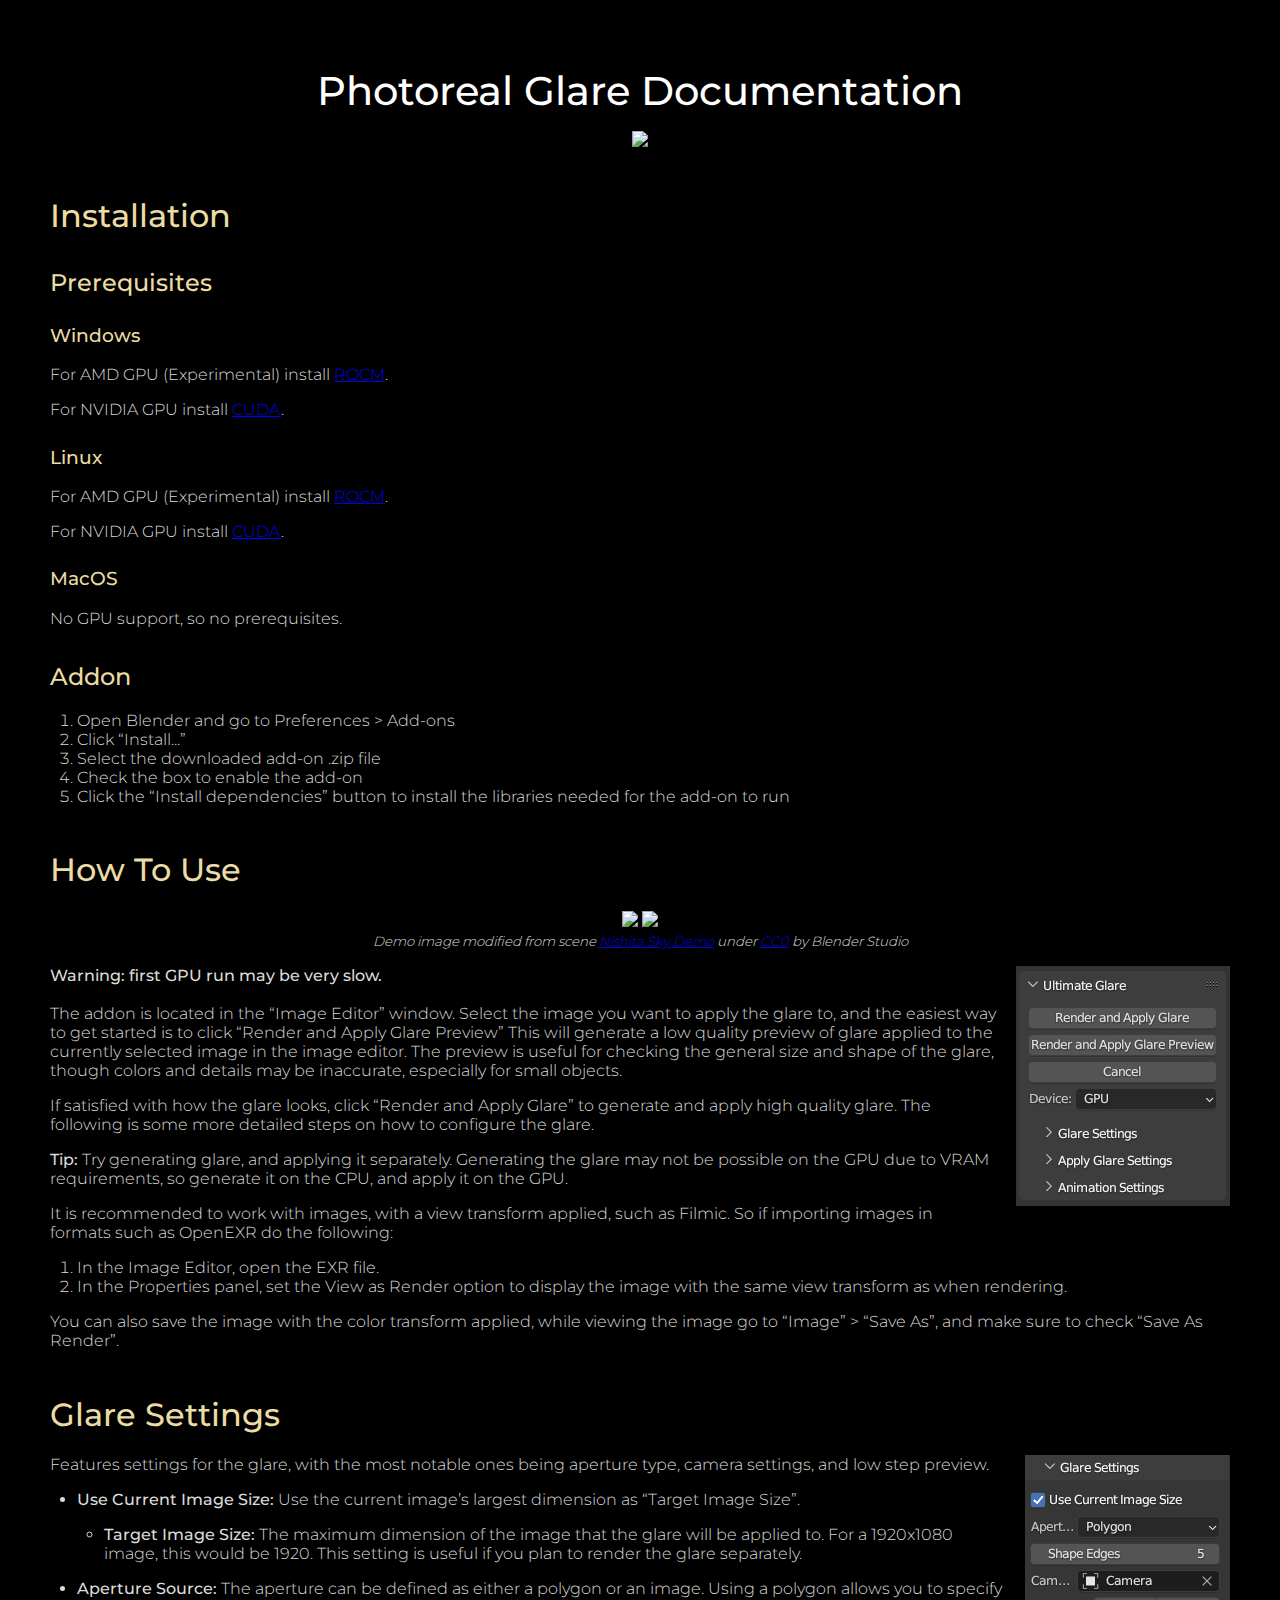
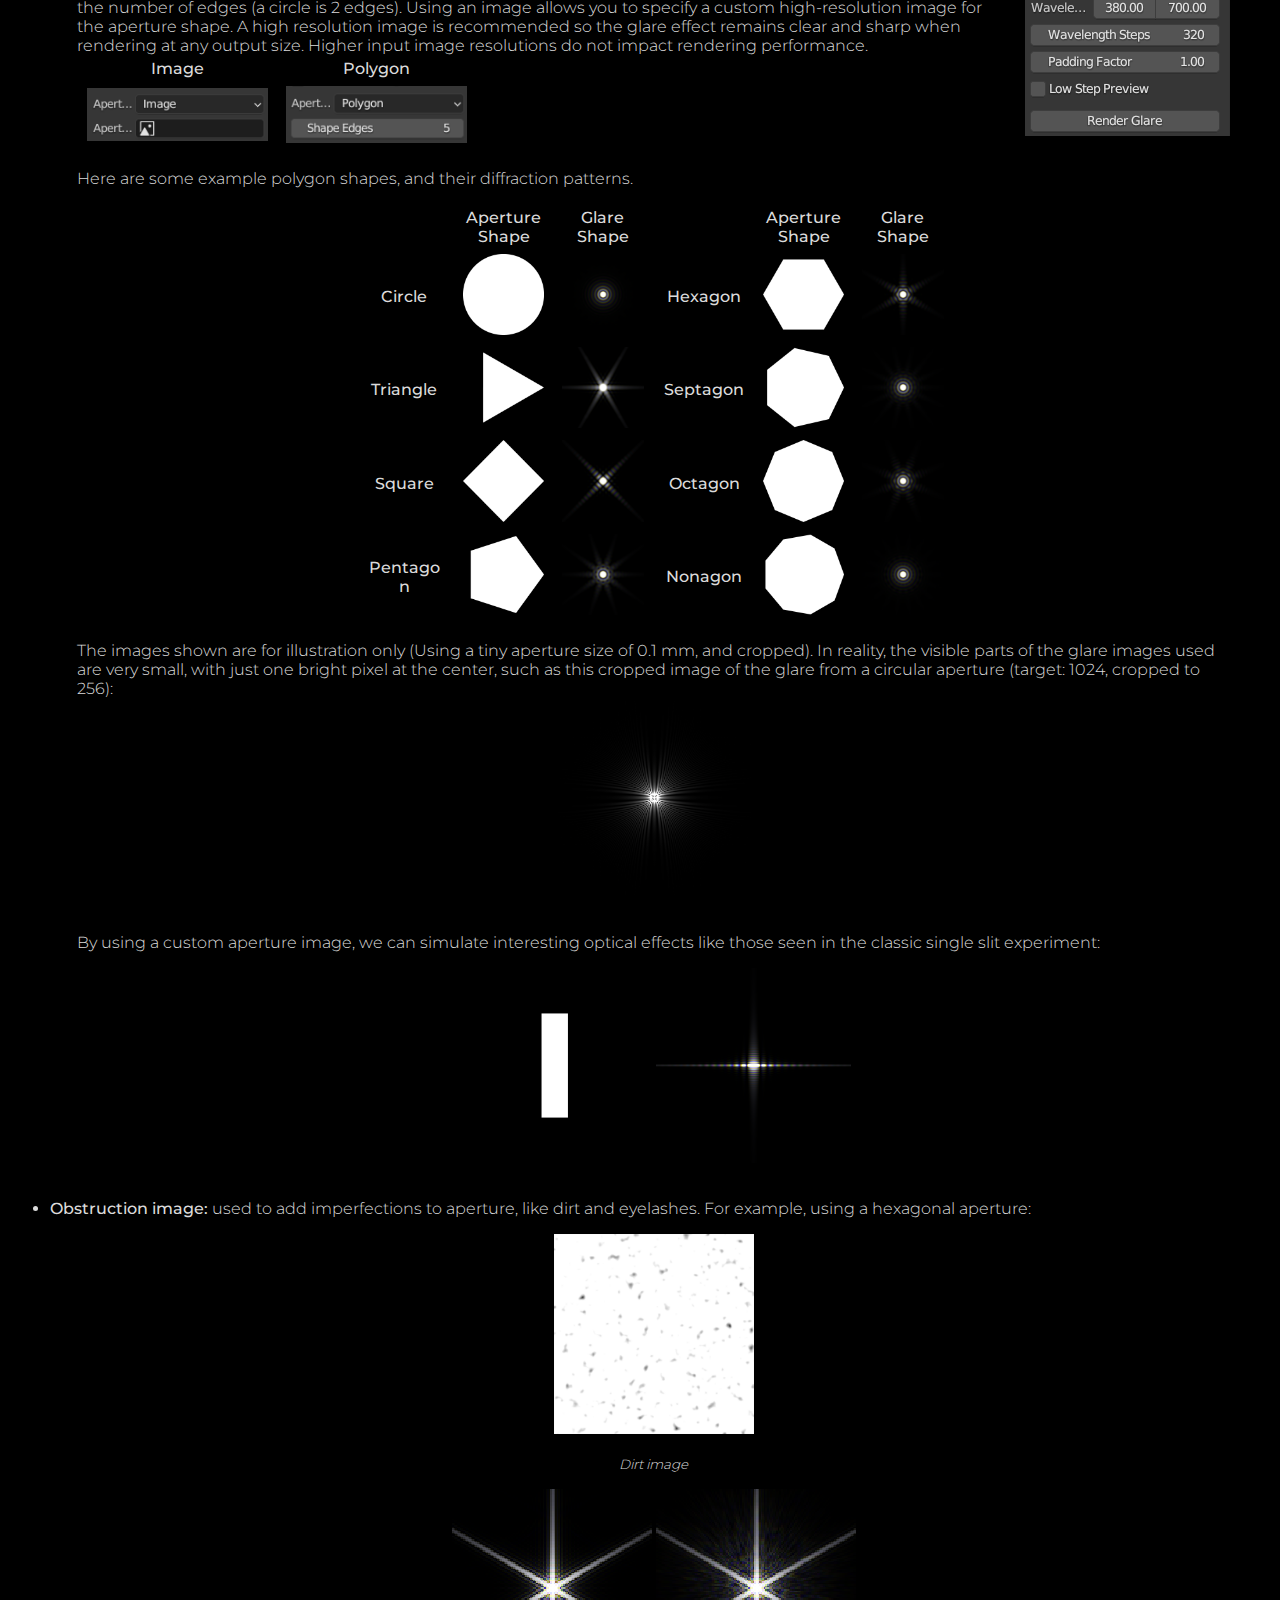
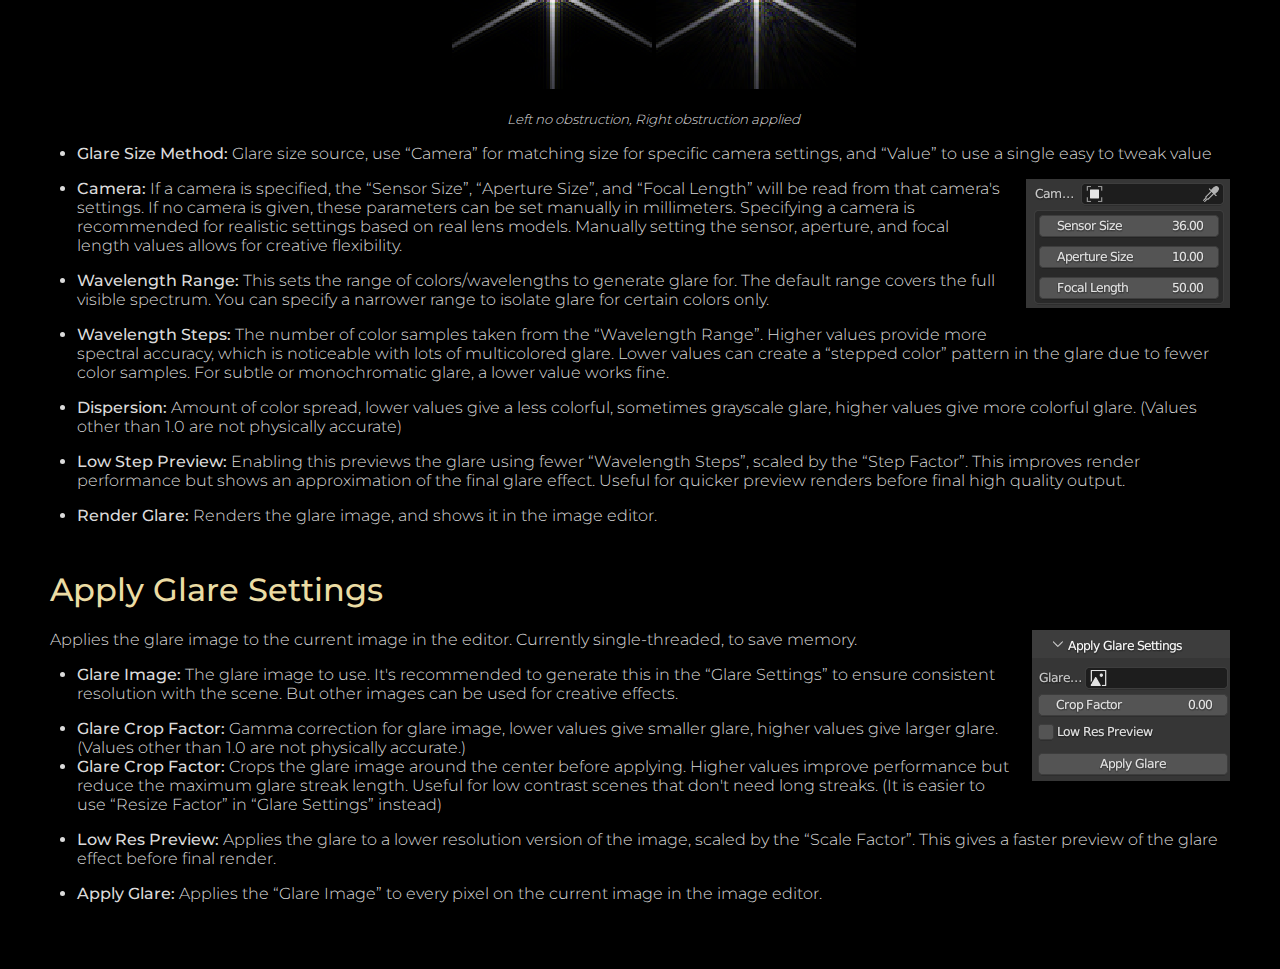
==== commit 8bdb94e5: "Better obstruction image demonstration" ====
--- a/pages/docs.html
+++ b/pages/docs.html
@@ -19,10 +19,10 @@
 
     body {
       max-width: 1820px;
-      padding-left: 1em;
-      padding-right: 1em;
-      padding-top: 1em;
-      padding-bottom: 1em;
+      padding-left: min(10%, 50px);
+      padding-right: min(10%, 50px);
+      padding-top: min(10%, 50px);
+      padding-bottom: min(10%, 50px);
       margin: auto;
       hyphens: auto;
       overflow-wrap: break-word;
@@ -154,10 +154,23 @@
 <body>
     <p><div class="title" style="text-align:center;"><strong>Photoreal Glare Documentation</strong></div></p>
     <div style="text-align:center;">
-        <img src="documentation images/addon banner large.webp" style="width:1200px;"/>
+        <img src="documentation images/addon banner fade.png" style="width:1200px;"/>
     </div>
 
-<h1 id="installation"><strong>Installation</strong></h1>
+<h1><strong>Installation</strong></h1>
+<h2><strong>Prerequisites</strong></h2>
+<h3><strong>Windows</strong></h2>
+<p>For AMD GPU (Experimental) install <a href="https://rocmdocs.amd.com/en/latest/deploy/windows/quick_start.html">ROCM</a>.</p>
+<p>For NVIDIA GPU install <a href="https://developer.nvidia.com/cuda-downloads">CUDA</a>.</p>
+
+<h3><strong>Linux</strong></h2>
+<p>For AMD GPU (Experimental) install <a href="https://rocmdocs.amd.com/en/latest/deploy/windows/quick_start.html">ROCM</a>.</p>
+<p>For NVIDIA GPU install <a href="https://developer.nvidia.com/cuda-downloads">CUDA</a>.</p>
+
+<h3><strong>MacOS</strong></h2>
+<p>No GPU support, so no prerequisites.</p>
+
+<h2><strong>Addon</strong></h2>
 <div class="container">
   <ol>
     <li>Open Blender and go to Preferences > Add-ons</li>
@@ -168,8 +181,7 @@
   </ol>
 </div>
 
-
-<h1 id="how-to-use"><strong>How To Use</strong></h1>
+<h1><strong>How To Use</strong></h1>
 
 <div style="display:block;width:1200px; max-width: 100%; margin: auto;text-align: center;">
 	<img src="documentation images/nishita sky without glare.png" style="width: 595px;"/>
@@ -196,7 +208,7 @@
 You can also save the image with the color transform applied, while viewing the image go to “Image” > “Save As”, and make sure to check “Save As Render”.
 </p>
 
-<h1 id="glare-settings">Glare Settings</h1>
+<h1>Glare Settings</h1>
 <p><img src="documentation images/addon glare settings.png" class="right"/>
 Features settings for the glare, with the most notable ones being aperture type, camera settings, and low step preview.</p>
 <ul>
@@ -316,12 +328,12 @@
 
 <div style="text-align:center;">
     <p>
-    <img src="documentation images/dirt small.png" style="width: 200px;"/>
+    <img src="documentation images/dirt.png" style="width: 200px;"/>
     </p>
     <small><em>Dirt image</em></small>
     <p>
-        <img src="documentation images/cropped shape 6 glare for 1024px no dirt.png" style="width: 200px;image-rendering: pixelated;"/>
-        <img src="documentation images/cropped shape 6 glare for 1024px dirt small.png" style="width: 200px;image-rendering: pixelated;"/>
+        <img src="documentation images/glare no obstruction.png" style="width: 200px;image-rendering: pixelated;"/>
+        <img src="documentation images/glare with obstruction.png" style="width: 200px;image-rendering: pixelated;"/>
     </p>
     <small><em>Left no obstruction, Right obstruction applied</em></small>
 </div>
@@ -337,17 +349,18 @@
 <ul>
 <li><p><strong>Wavelength Range:</strong> This sets the range of colors/wavelengths to generate glare for. The default range covers the full visible spectrum. You can specify a narrower range to isolate glare for certain colors only.</p></li>
 <li><p><strong>Wavelength Steps:</strong> The number of color samples taken from the “Wavelength Range”. Higher values provide more spectral accuracy, which is noticeable with lots of multicolored glare. Lower values can create a “stepped color” pattern in the glare due to fewer color samples. For subtle or monochromatic glare, a lower value works fine.</p></li>
-<li><p><strong>Resize Factor:</strong> Glare image dimension multiplier. Lower values are faster to render, but give cropped lower quality glare. Higher values give higher quality glare that extends further, up to the maximum image size. (0.5 is around 4 times faster than 1.0)</p></li>
+<li><p><strong>Dispersion:</strong> Amount of color spread, lower values give a less colorful, sometimes grayscale glare, higher values give more colorful glare. (Values other than 1.0 are not physically accurate)</p></li>
 <li><p><strong>Low Step Preview:</strong> Enabling this previews the glare using fewer “Wavelength Steps”, scaled by the “Step Factor”. This improves render performance but shows an approximation of the final glare effect. Useful for quicker preview renders before final high quality output.</p></li>
 <li><strong>Render Glare:</strong> Renders the glare image, and shows it in the image editor.</li>
 </ul>
-<h1 id="apply-glare-settings">Apply Glare Settings</h1>
+<h1>Apply Glare Settings</h1>
 <p><img src="documentation images/addon apply glare settings.png" class="right"/>Applies the glare image to the current image in the editor. Currently single-threaded, to save memory.</p>
 <ul>
 <li><strong>Glare Image:</strong> The glare image to use. It's recommended to generate this in the “Glare Settings” to ensure consistent resolution with the scene. But other images can be used for creative effects.</li>
 </ul>
 <ul>
-<li><strong>Crop Factor:</strong> Crops the glare image around the center before applying. Higher values improve performance but reduce the maximum glare streak length. Useful for low contrast scenes that don't need long streaks. (It is easier to use “Resize Factor” in “Glare Settings” instead)</li>
+<li><strong>Glare Crop Factor:</strong> Gamma correction for glare image, lower values give smaller glare, higher values give larger glare. (Values other than 1.0 are not physically accurate.)</li>
+<li><strong>Glare Crop Factor:</strong> Crops the glare image around the center before applying. Higher values improve performance but reduce the maximum glare streak length. Useful for low contrast scenes that don't need long streaks. (It is easier to use “Resize Factor” in “Glare Settings” instead)</li>
 </ul>
 <ul>
 <li><strong>Low Res Preview:</strong> Applies the glare to a lower resolution version of the image, scaled by the “Scale Factor”. This gives a faster preview of the glare effect before final render.</li>
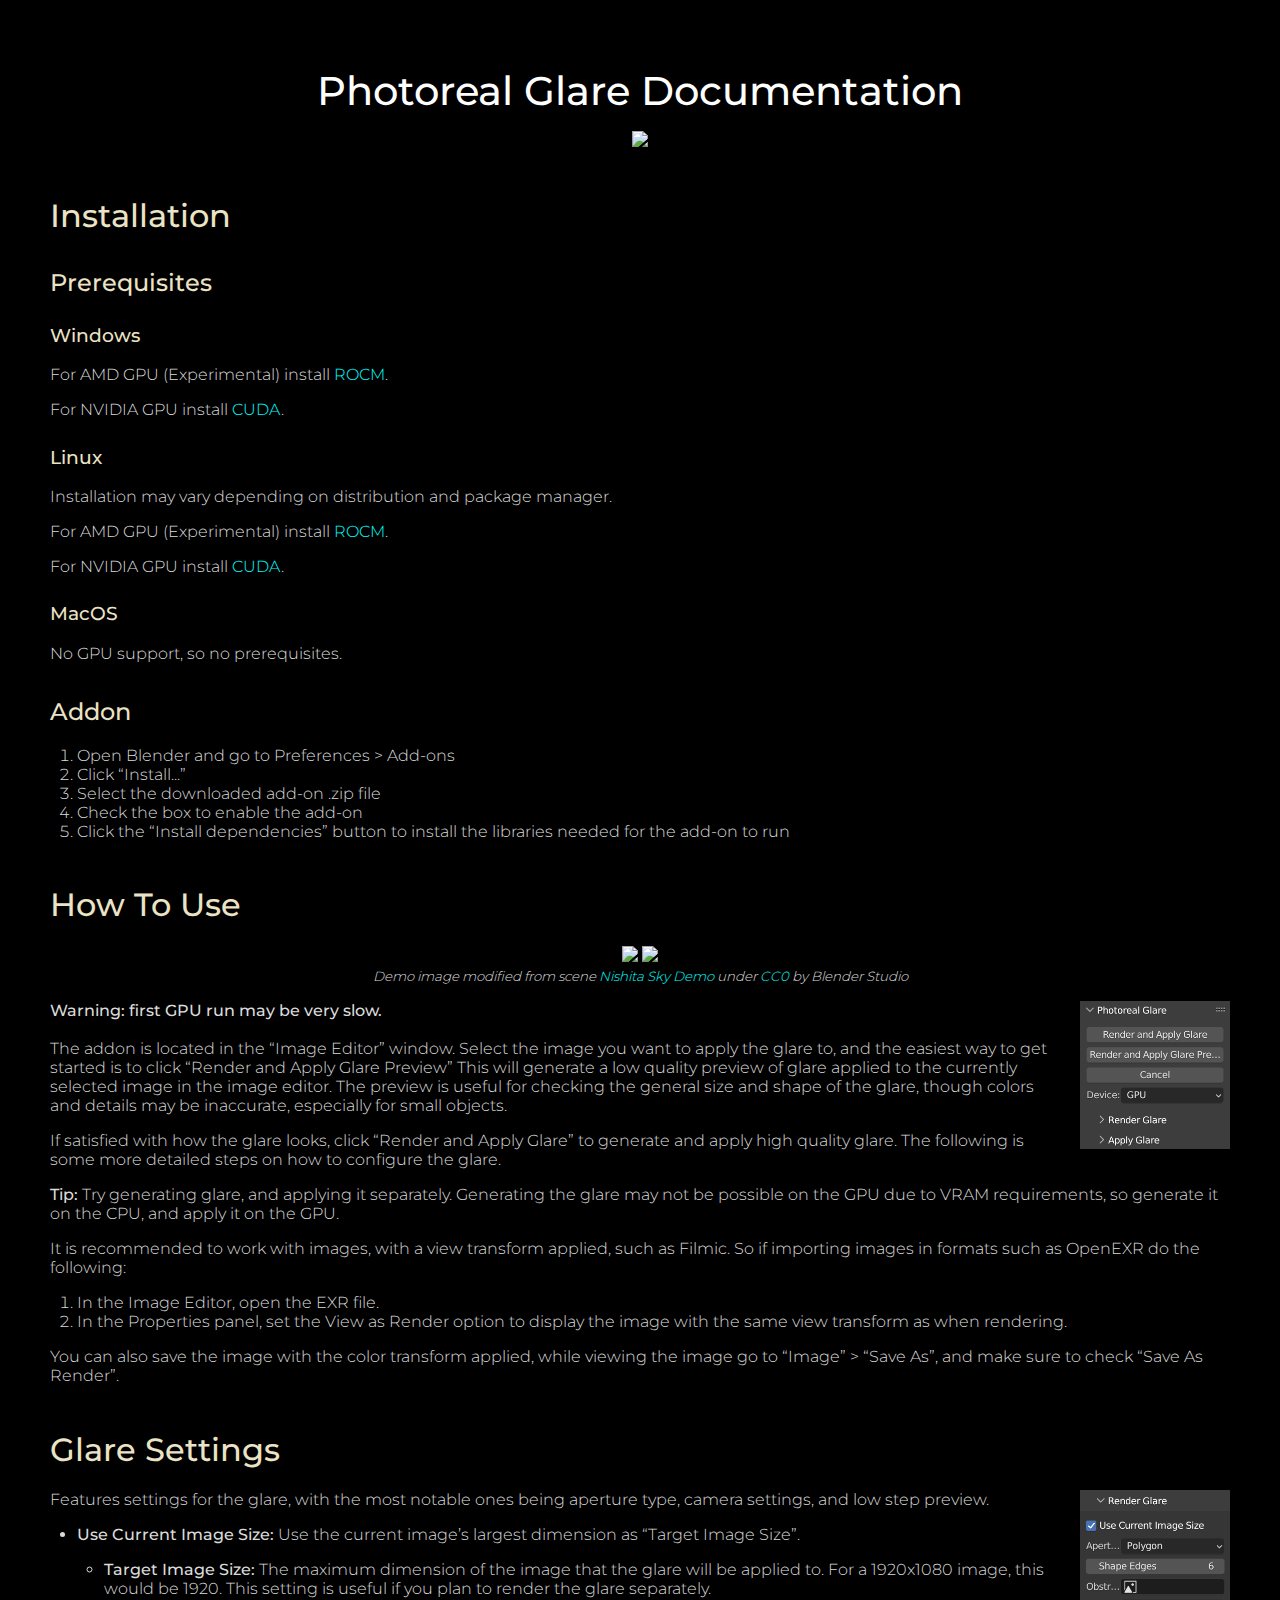
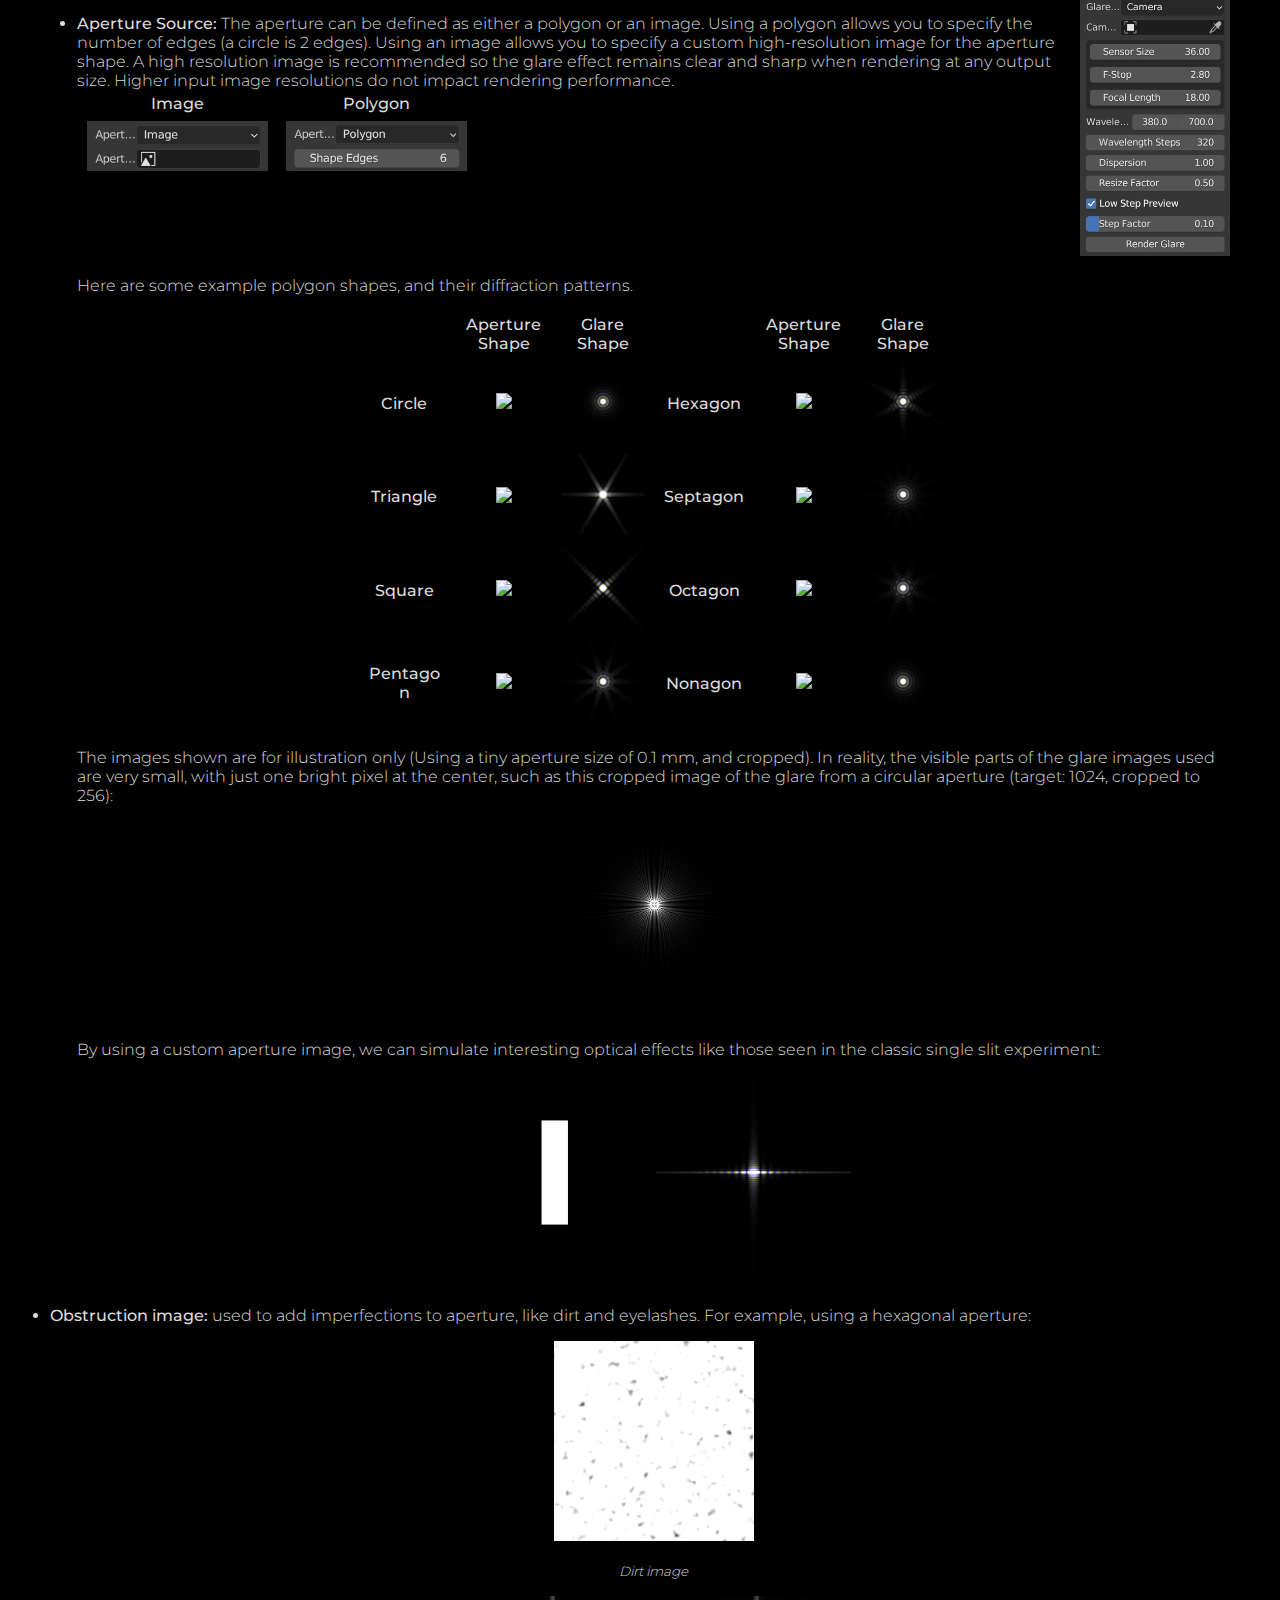
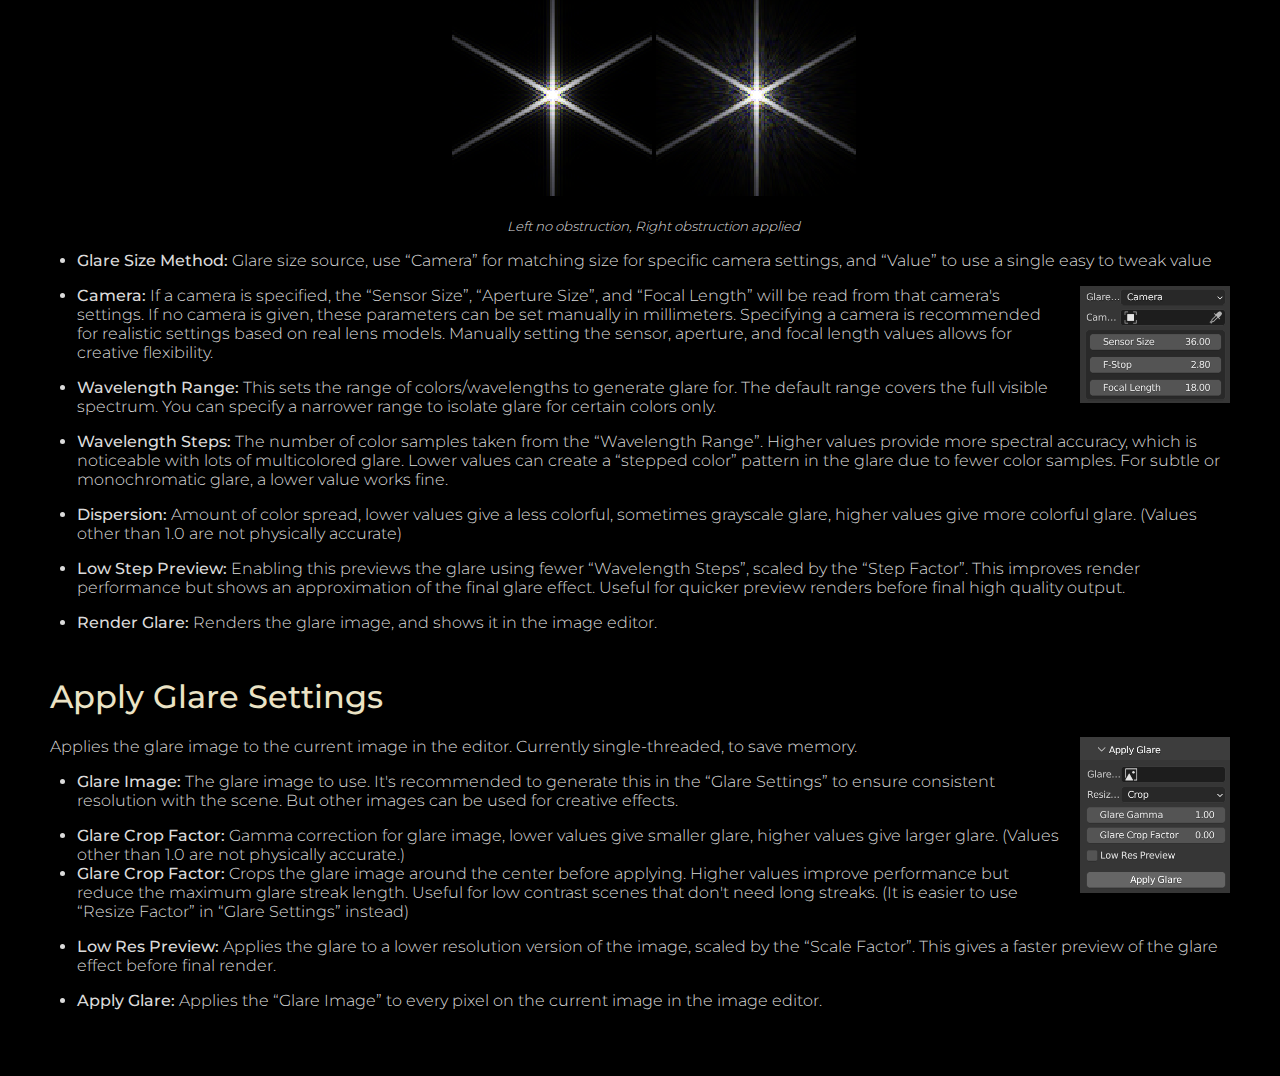
==== commit eb2ecd73: "Improved addon images" ====
--- a/pages/docs.html
+++ b/pages/docs.html
@@ -7,9 +7,26 @@
   <title>documentation page</title>
   <style>
     * {
-		max-width: 100%
-		box-sizing: border-box;
-	}
+        max-width: 100%
+        box-sizing: border-box;
+    }
+    a:link {
+      color: cyan;
+      text-decoration: None;
+    }
+
+    a:visited {
+      color: purple;
+      text-decoration: None;
+    }
+
+    a:hover {
+      text-decoration: underline;
+    }
+
+    a:active {
+      color: red;
+    }
 
     html {
       color: #DBDBDB;
@@ -59,7 +76,7 @@
     h1, h2, h3, h4, h5, h6 {
       margin-top: 1.4em;
       clear: right;
-      color: #EBDCA4;
+      color: #EBE3C5;
     }
     h5, h6 {
       font-size: 1em;
@@ -161,11 +178,12 @@
 <h2><strong>Prerequisites</strong></h2>
 <h3><strong>Windows</strong></h2>
 <p>For AMD GPU (Experimental) install <a href="https://rocmdocs.amd.com/en/latest/deploy/windows/quick_start.html">ROCM</a>.</p>
-<p>For NVIDIA GPU install <a href="https://developer.nvidia.com/cuda-downloads">CUDA</a>.</p>
+<p>For NVIDIA GPU install <a href="https://developer.nvidia.com/cuda-downloads?target_os=Windows&target_arch=x86_64">CUDA</a>.</p>
 
 <h3><strong>Linux</strong></h2>
-<p>For AMD GPU (Experimental) install <a href="https://rocmdocs.amd.com/en/latest/deploy/windows/quick_start.html">ROCM</a>.</p>
-<p>For NVIDIA GPU install <a href="https://developer.nvidia.com/cuda-downloads">CUDA</a>.</p>
+Installation may vary depending on distribution and package manager.
+<p>For AMD GPU (Experimental) install <a href="https://rocmdocs.amd.com/en/latest/deploy/linux/quick_start.html">ROCM</a>.</p>
+<p>For NVIDIA GPU install <a href="https://developer.nvidia.com/cuda-downloads?target_os=Linux">CUDA</a>.</p>
 
 <h3><strong>MacOS</strong></h2>
 <p>No GPU support, so no prerequisites.</p>
@@ -184,13 +202,13 @@
 <h1><strong>How To Use</strong></h1>
 
 <div style="display:block;width:1200px; max-width: 100%; margin: auto;text-align: center;">
-	<img src="documentation images/nishita sky without glare.png" style="width: 595px;"/>
-	<img src="documentation images/nishita sky with glare.png" style="width: 595px;"/>
-	<div style="text-align: center;"> <small><em>Demo image modified from scene <a href="https://cloud.blender.org/p/gallery/5f4d1791cc1d7c5e0e8832d4">Nishita Sky Demo</a> under <a href="https://creativecommons.org/publicdomain/zero/1.0/">CC0</a> by Blender Studio</em></small> </div>
+    <img src="documentation images/nishita sky demo no glare.png" style="width: 595px;"/>
+    <img src="documentation images/nishita sky demo with glare.png" style="width: 595px;"/>
+    <div style="text-align: center;"> <small><em>Demo image modified from scene <a href="https://cloud.blender.org/p/gallery/5f4d1791cc1d7c5e0e8832d4">Nishita Sky Demo</a> under <a href="https://creativecommons.org/publicdomain/zero/1.0/">CC0</a> by Blender Studio</em></small> </div>
 </div>
 
 <div class="container">
-    <img src="documentation images/addon full minimized.png" class="right"/>
+    <img src="documentation images/addon full.png" class="right" style="width: 150px"/>
     <p>
     <strong>Warning: first GPU run may be very slow.</strong>
     <br>
@@ -209,7 +227,7 @@
 </p>
 
 <h1>Glare Settings</h1>
-<p><img src="documentation images/addon glare settings.png" class="right"/>
+<p><img src="documentation images/addon render glare.png" class="right" style="width: 150px"/>
 Features settings for the glare, with the most notable ones being aperture type, camera settings, and low step preview.</p>
 <ul>
     <li><p><strong>Use Current Image Size:</strong> Use the current image’s largest dimension as “Target Image Size”.</p>
@@ -219,19 +237,19 @@
 <li><strong>Aperture Source:</strong> The aperture can be defined as either a polygon or an image. Using a polygon allows you to specify the number of edges (a circle is 2 edges). Using an image allows you to specify a custom high-resolution image for the aperture shape. A high resolution image is recommended so the glare effect remains clear and sharp when rendering at any output size. Higher input image resolutions do not impact rendering performance.
 <table>
 <tbody>
-    <tr class="odd">
+    <tr>
     <td><Strong>Image</Strong></td>
     <td><Strong>Polygon</Strong></td>
     </tr>
-    <tr class="even">
+    <tr>
         <td>
             <div style="text-align:center;">
-                <img src="documentation images/addon aperture image.png">
+                <img src="documentation images/addon aperture image.png" style="width:auto">
             </div>
         </td>
     <td>
     <div style="text-align:center;">
-        <img src="documentation images/addon aperture polygon.png"
+		<img src="documentation images/addon aperture polygon.png" style="width:auto">
     </div>
     </td>
     </tr>
@@ -344,7 +362,7 @@
 </ul>
 
 <ul>
-<li><p><img src="documentation images/addon camera settings.png" class="right"/><strong>Camera:</strong> If a camera is specified, the “Sensor Size”, “Aperture Size”, and “Focal Length” will be read from that camera's settings. If no camera is given, these parameters can be set manually in millimeters. Specifying a camera is recommended for realistic settings based on real lens models. Manually setting the sensor, aperture, and focal length values allows for creative flexibility.</p></li>
+<li><p><img src="documentation images/addon camera settings.png" class="right" style="width: 150px"/><strong>Camera:</strong> If a camera is specified, the “Sensor Size”, “Aperture Size”, and “Focal Length” will be read from that camera's settings. If no camera is given, these parameters can be set manually in millimeters. Specifying a camera is recommended for realistic settings based on real lens models. Manually setting the sensor, aperture, and focal length values allows for creative flexibility.</p></li>
 </ul>
 <ul>
 <li><p><strong>Wavelength Range:</strong> This sets the range of colors/wavelengths to generate glare for. The default range covers the full visible spectrum. You can specify a narrower range to isolate glare for certain colors only.</p></li>
@@ -354,7 +372,7 @@
 <li><strong>Render Glare:</strong> Renders the glare image, and shows it in the image editor.</li>
 </ul>
 <h1>Apply Glare Settings</h1>
-<p><img src="documentation images/addon apply glare settings.png" class="right"/>Applies the glare image to the current image in the editor. Currently single-threaded, to save memory.</p>
+<p><img src="documentation images/addon apply glare.png" class="right" style="width: 150px"/>Applies the glare image to the current image in the editor. Currently single-threaded, to save memory.</p>
 <ul>
 <li><strong>Glare Image:</strong> The glare image to use. It's recommended to generate this in the “Glare Settings” to ensure consistent resolution with the scene. But other images can be used for creative effects.</li>
 </ul>
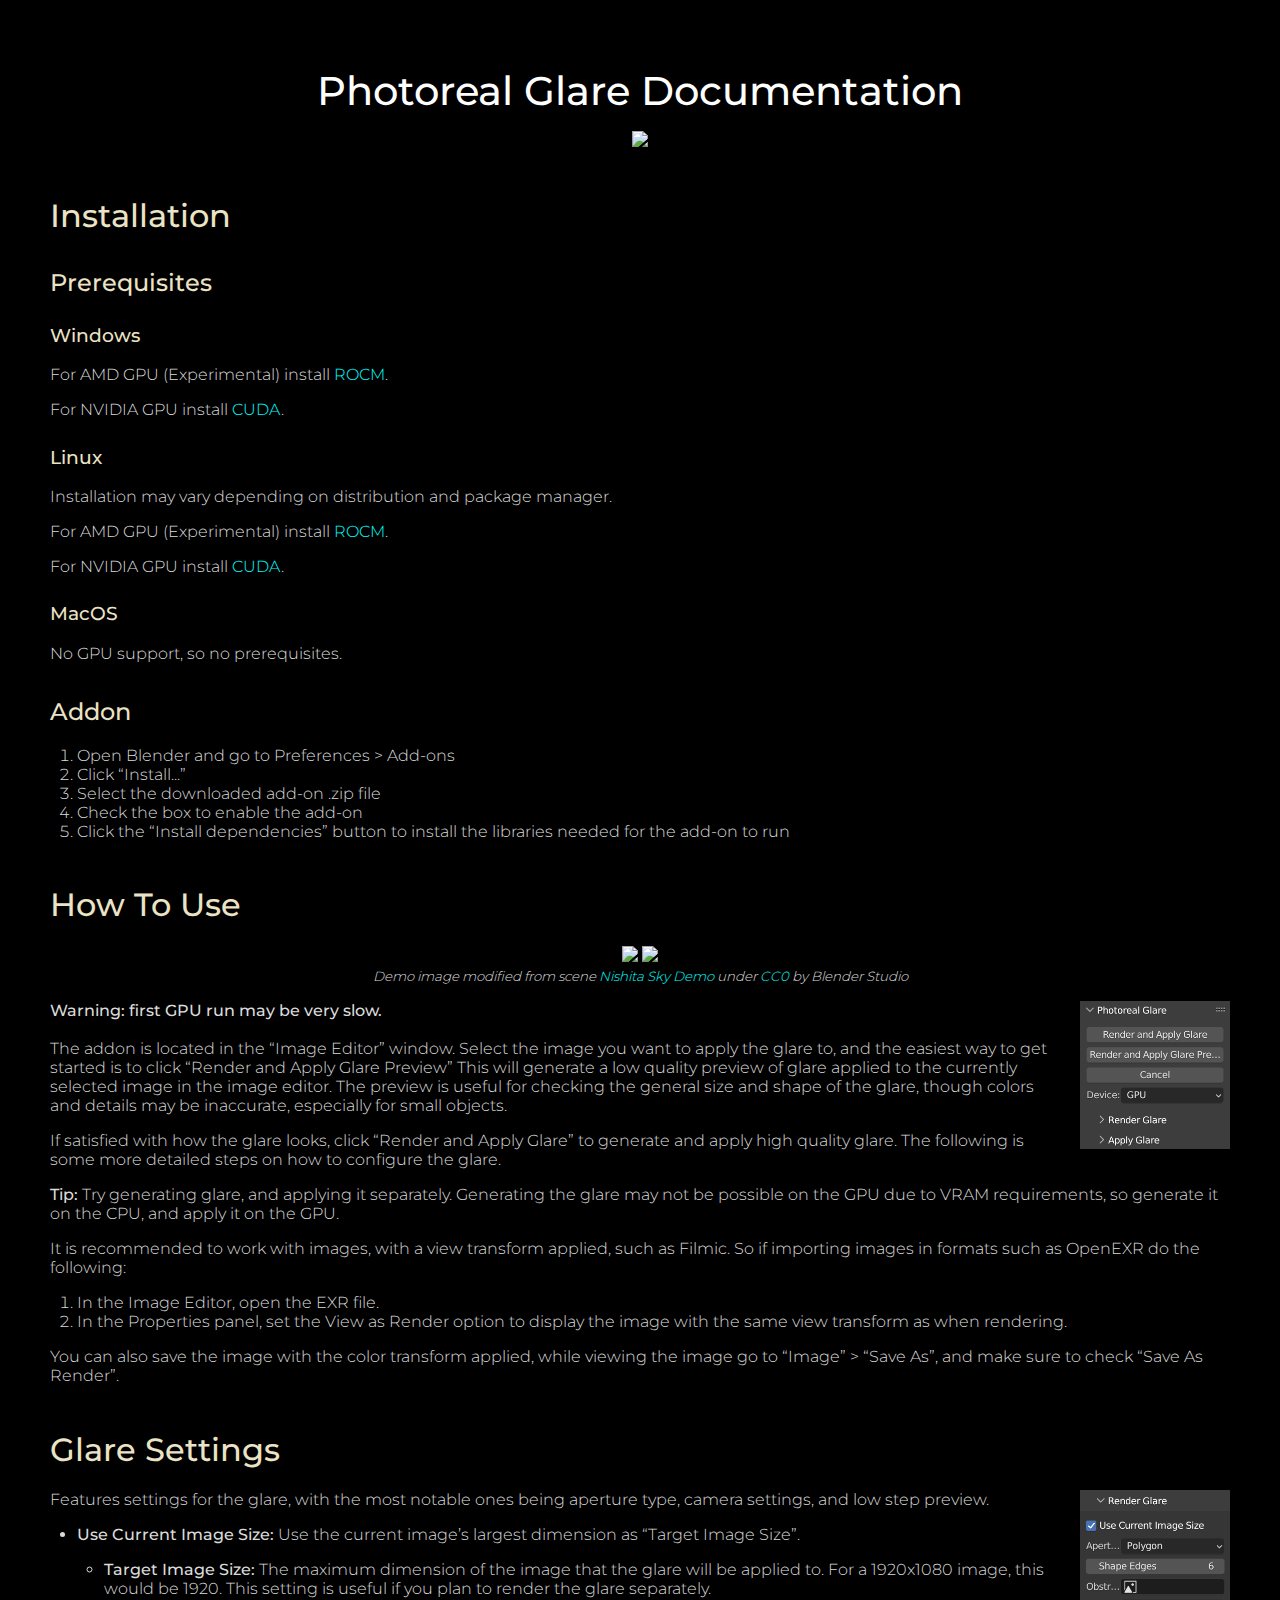
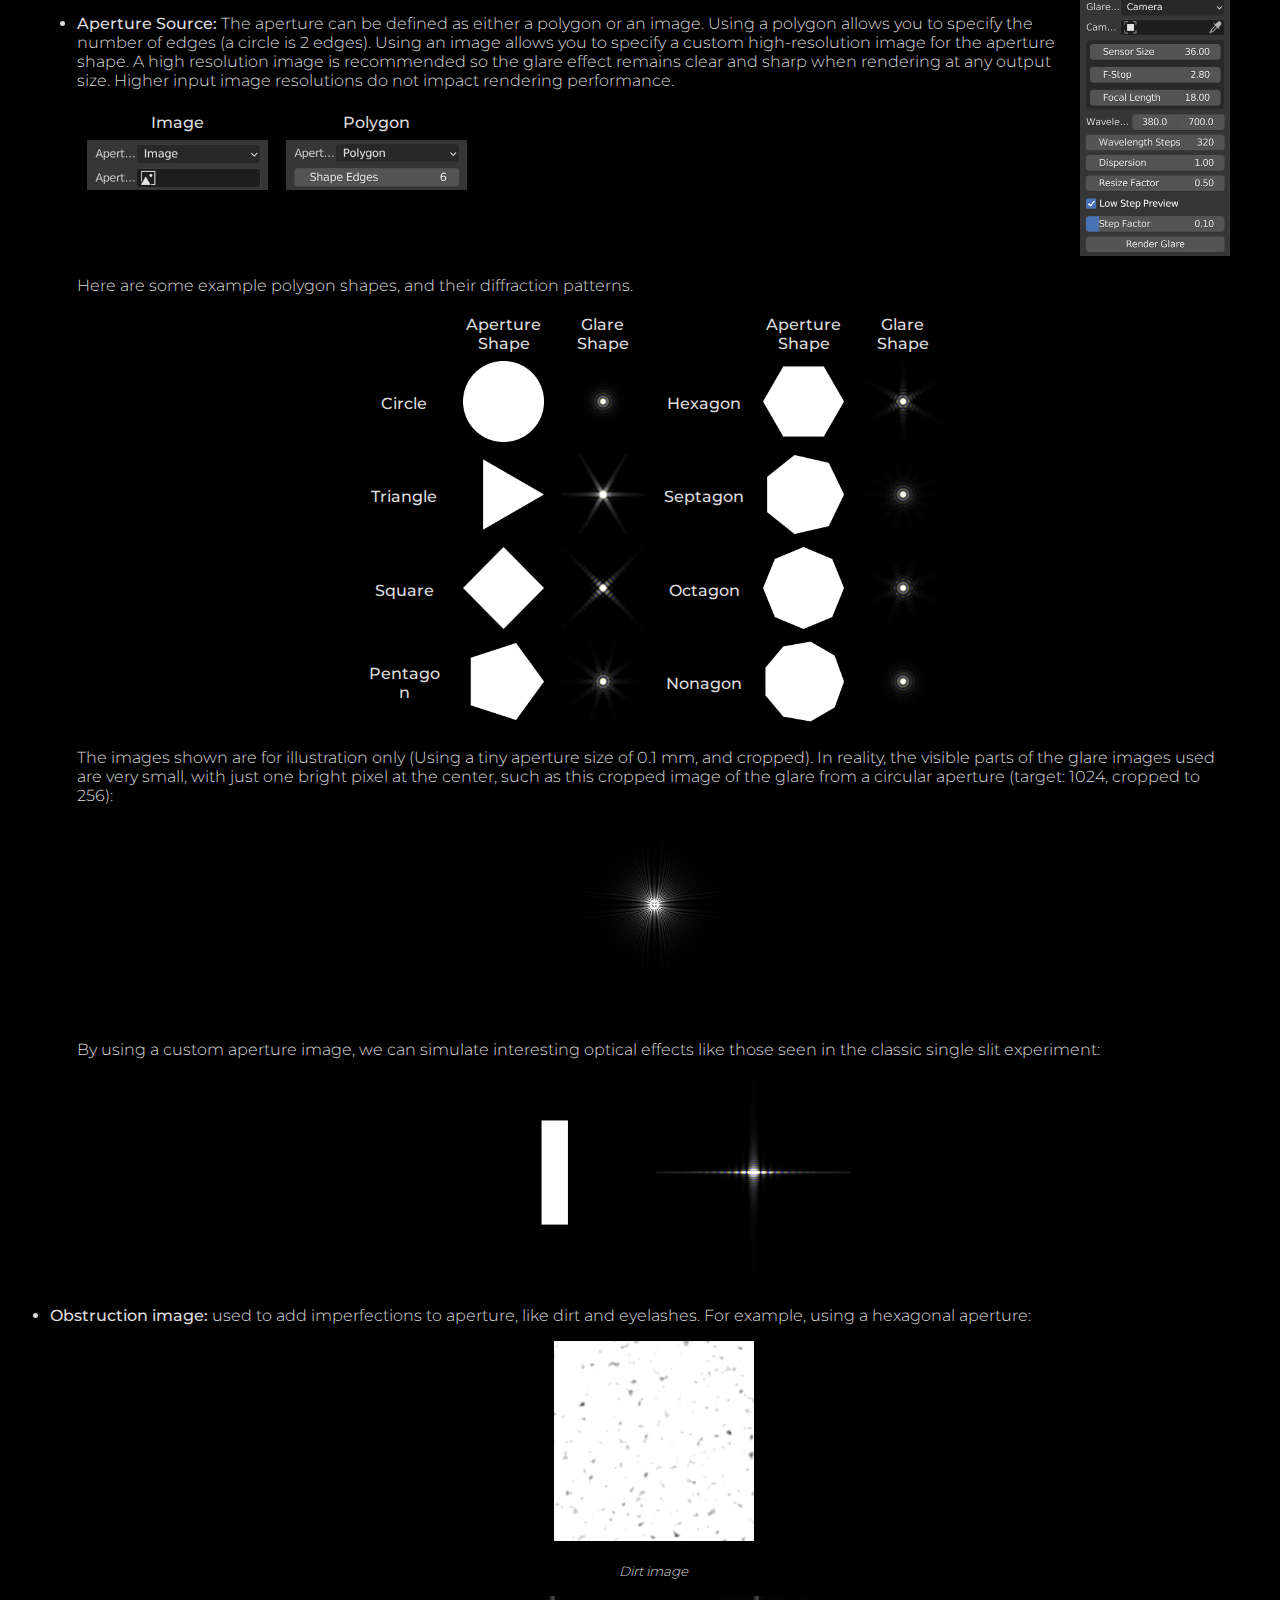
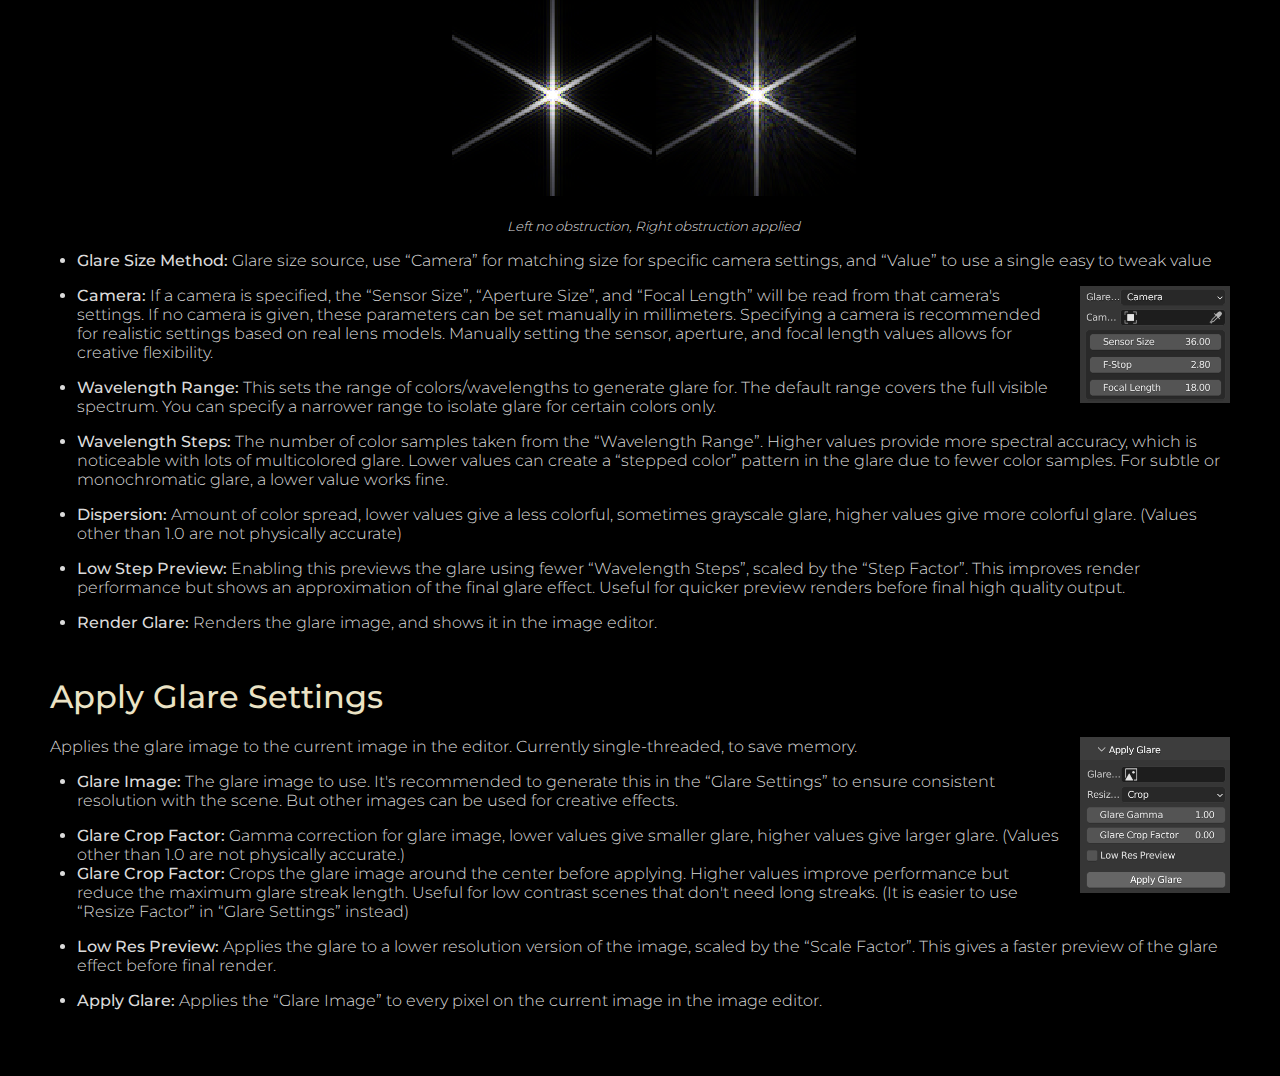
==== commit f60a16e8: "Small spacing fix" ====
--- a/pages/docs.html
+++ b/pages/docs.html
@@ -235,6 +235,8 @@
         <p><li><strong>Target Image Size:</strong> The maximum dimension of the image that the glare will be applied to. For a 1920x1080 image, this would be 1920. This setting is useful if you plan to render the glare separately.</li></p>
         </ul></li>
 <li><strong>Aperture Source:</strong> The aperture can be defined as either a polygon or an image. Using a polygon allows you to specify the number of edges (a circle is 2 edges). Using an image allows you to specify a custom high-resolution image for the aperture shape. A high resolution image is recommended so the glare effect remains clear and sharp when rendering at any output size. Higher input image resolutions do not impact rendering performance.
+<br>
+<br>
 <table>
 <tbody>
     <tr>
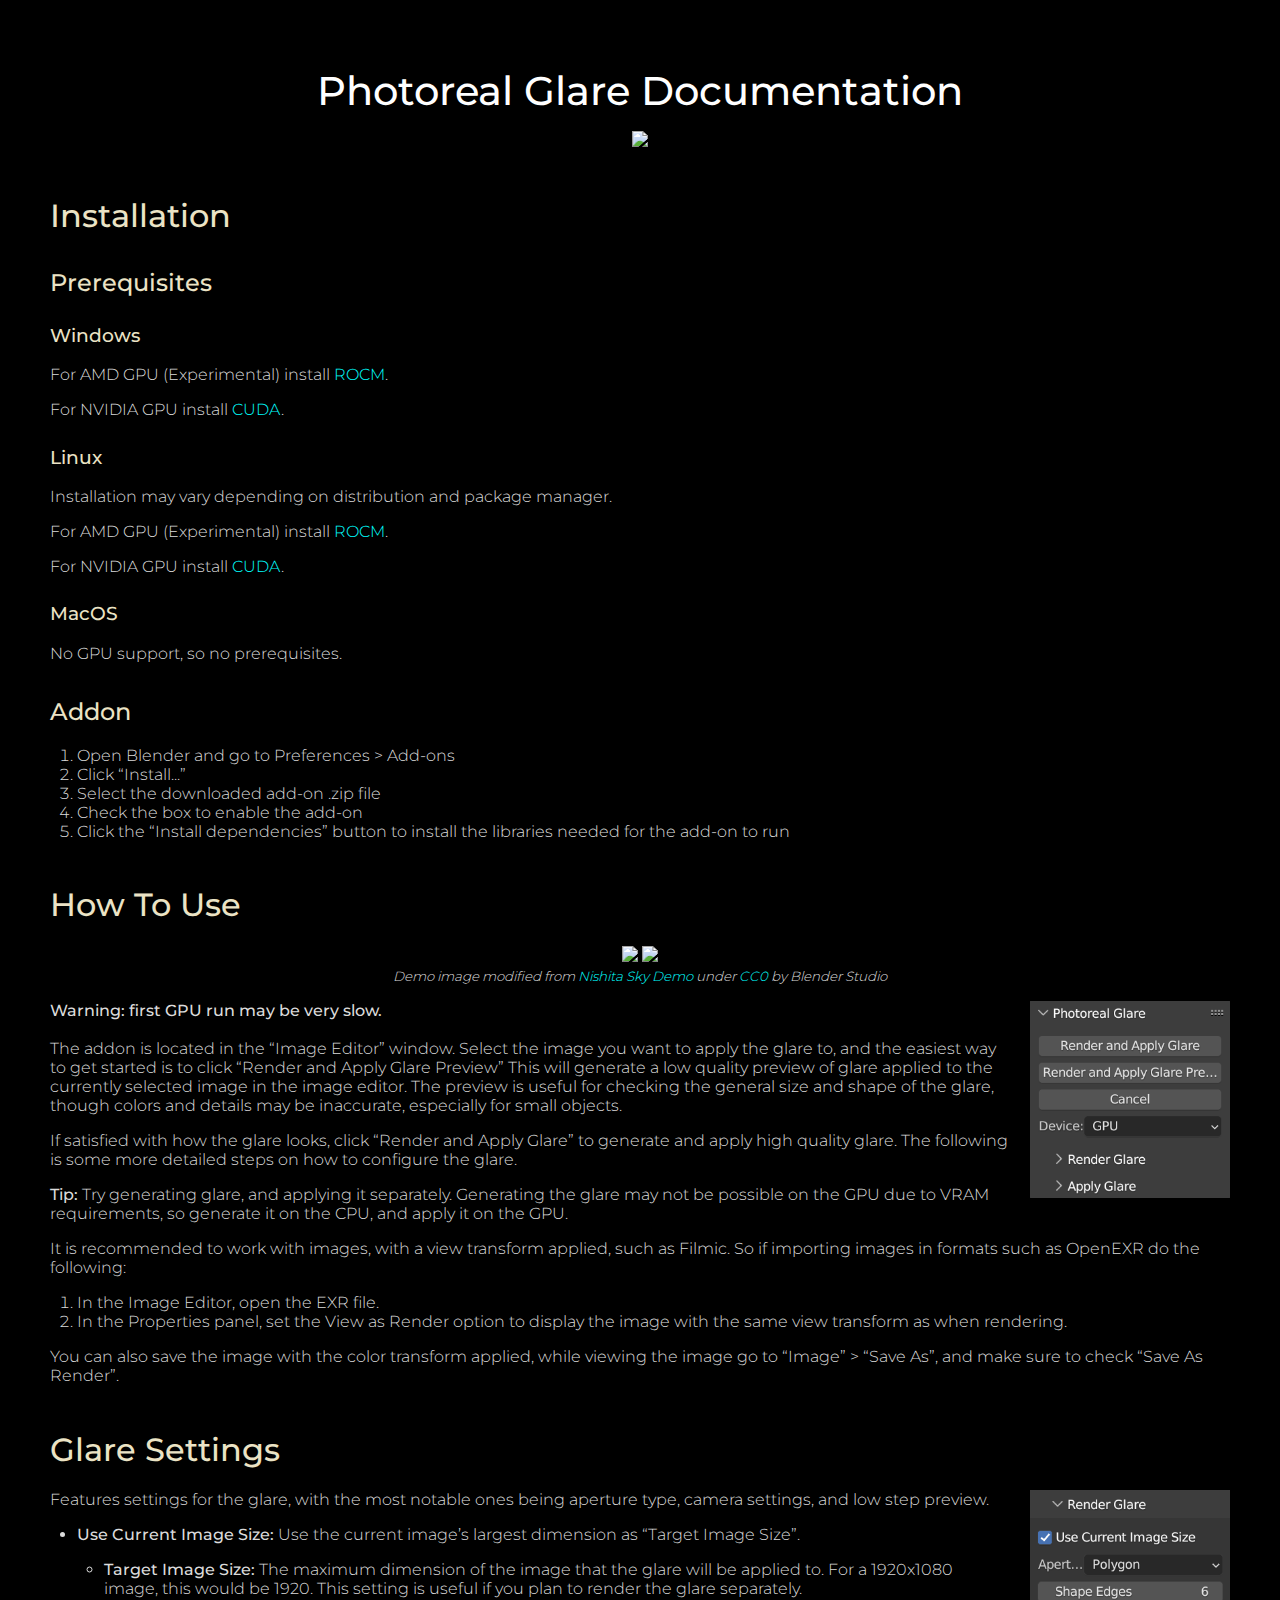
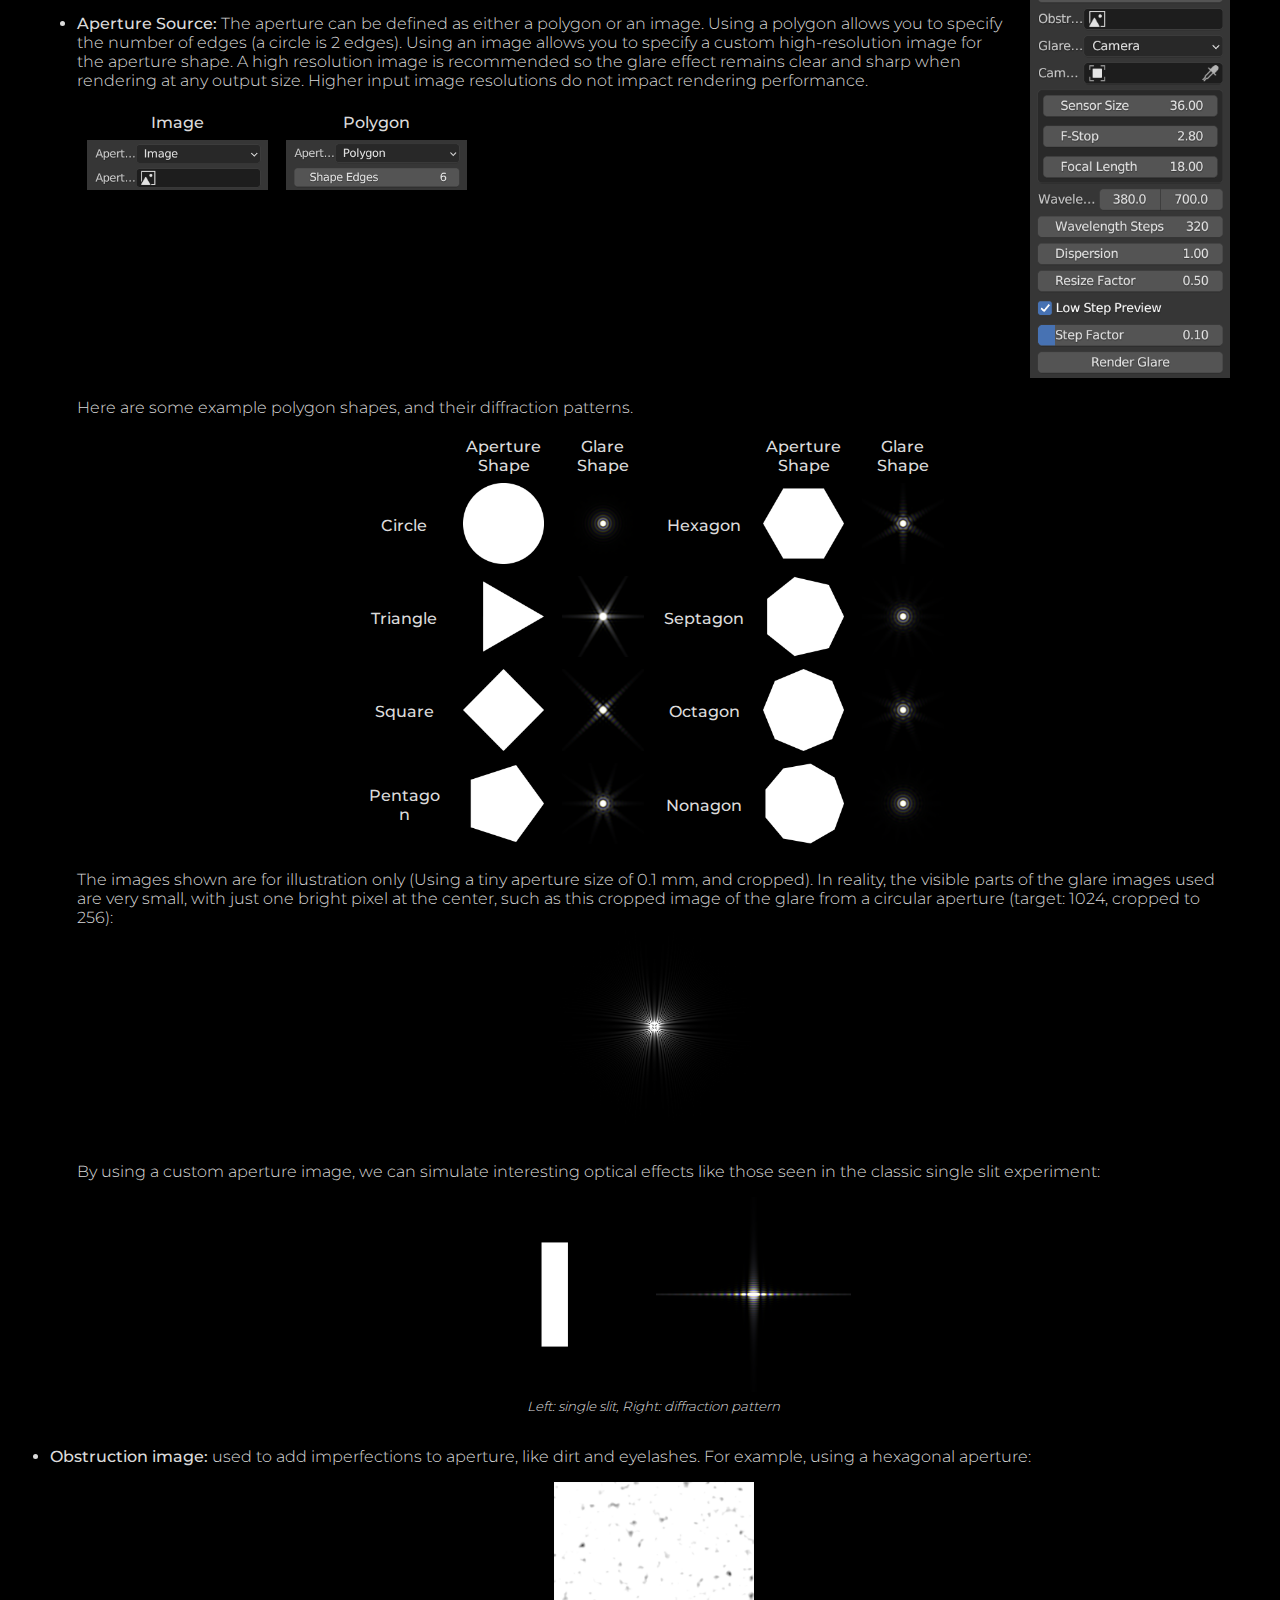
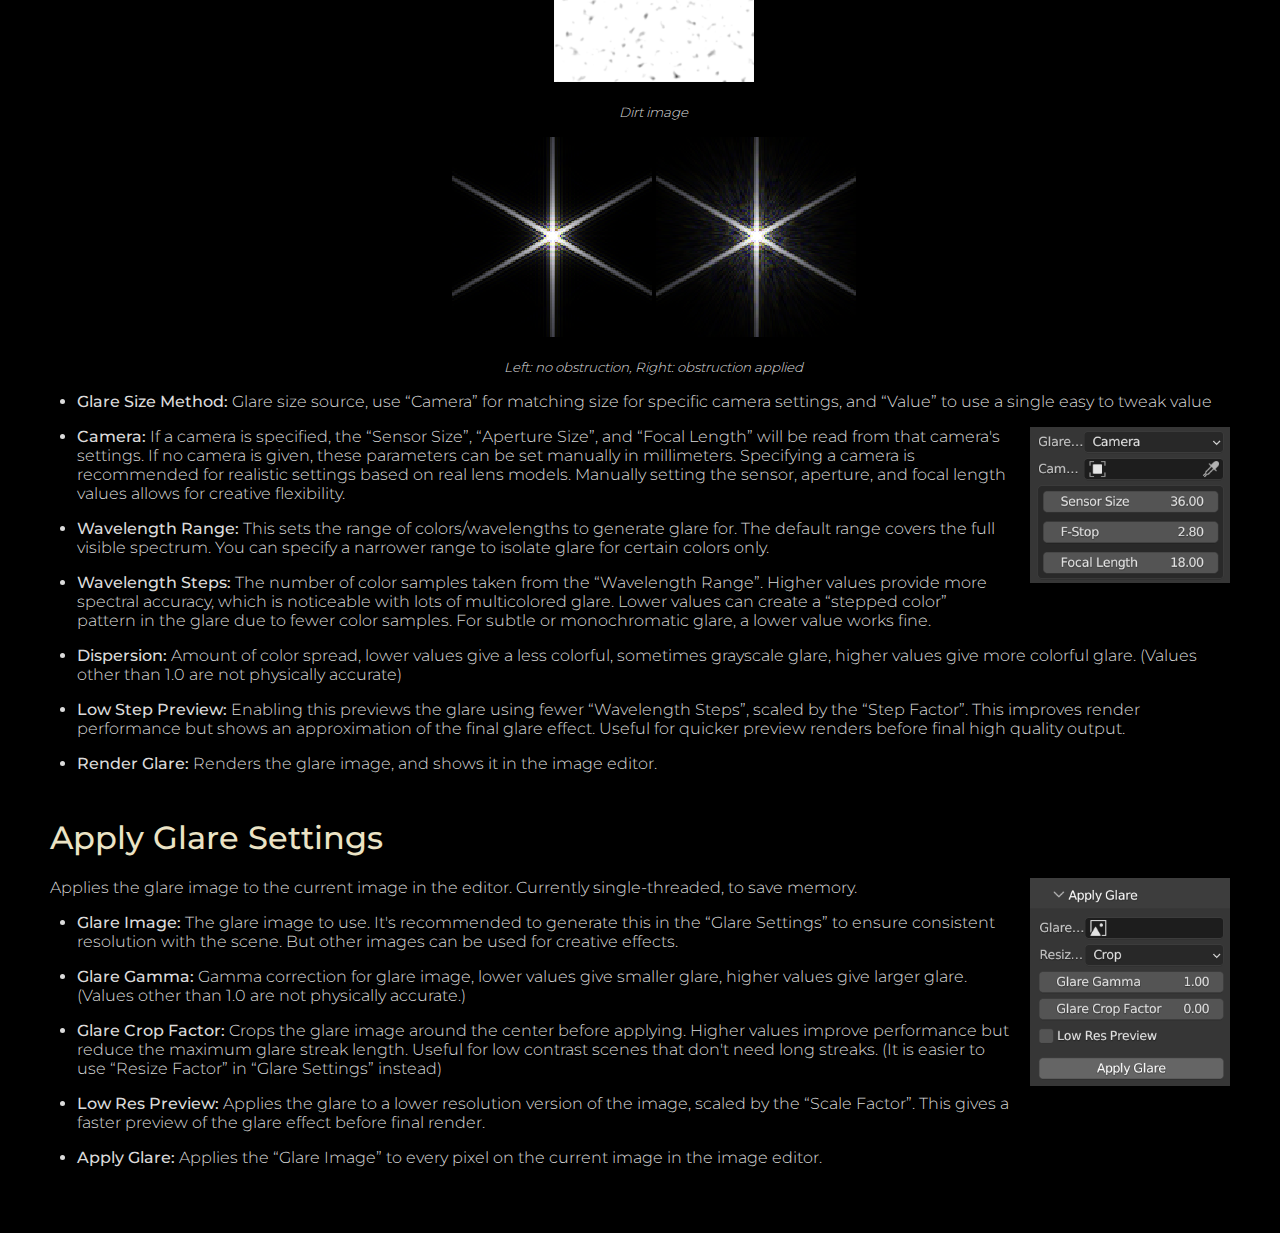
==== commit d780e976: "Minor changes" ====
--- a/pages/docs.html
+++ b/pages/docs.html
@@ -204,11 +204,11 @@
 <div style="display:block;width:1200px; max-width: 100%; margin: auto;text-align: center;">
     <img src="documentation images/nishita sky demo no glare.png" style="width: 595px;"/>
     <img src="documentation images/nishita sky demo with glare.png" style="width: 595px;"/>
-    <div style="text-align: center;"> <small><em>Demo image modified from scene <a href="https://cloud.blender.org/p/gallery/5f4d1791cc1d7c5e0e8832d4">Nishita Sky Demo</a> under <a href="https://creativecommons.org/publicdomain/zero/1.0/">CC0</a> by Blender Studio</em></small> </div>
+    <div style="text-align: center;"> <small><em>Demo image modified from <a href="https://cloud.blender.org/p/gallery/5f4d1791cc1d7c5e0e8832d4">Nishita Sky Demo</a> under <a href="https://creativecommons.org/publicdomain/zero/1.0/">CC0</a> by Blender Studio</em></small> </div>
 </div>
 
 <div class="container">
-    <img src="documentation images/addon full.png" class="right" style="width: 150px"/>
+    <img src="documentation images/addon full.png" class="right" style="width: 200px"/>
     <p>
     <strong>Warning: first GPU run may be very slow.</strong>
     <br>
@@ -227,7 +227,7 @@
 </p>
 
 <h1>Glare Settings</h1>
-<p><img src="documentation images/addon render glare.png" class="right" style="width: 150px"/>
+<p><img src="documentation images/addon render glare.png" class="right" style="width: 200px"/>
 Features settings for the glare, with the most notable ones being aperture type, camera settings, and low step preview.</p>
 <ul>
     <li><p><strong>Use Current Image Size:</strong> Use the current image’s largest dimension as “Target Image Size”.</p>
@@ -334,9 +334,10 @@
 <br>
 By using a custom aperture image, we can simulate interesting optical effects like those seen in the classic single slit experiment:
 <div style="width: 400px; max-width: 100%; display: flex; margin: auto; padding 10px; justify-content: center; align-items: center;">
-  <p>
+  <p style="text-align: center;">
     <img src="documentation images/cropped single slit.png" style="width: 195px;">
     <img src="documentation images/cropped single slit diffraction.png" style="width: 195px;">
+	<small><em>Left: single slit, Right: diffraction pattern</em></small>
   </p>
 </div>
 </li>
@@ -355,7 +356,7 @@
         <img src="documentation images/glare no obstruction.png" style="width: 200px;image-rendering: pixelated;"/>
         <img src="documentation images/glare with obstruction.png" style="width: 200px;image-rendering: pixelated;"/>
     </p>
-    <small><em>Left no obstruction, Right obstruction applied</em></small>
+    <small><em>Left: no obstruction, Right: obstruction applied</em></small>
 </div>
 </ul>
 
@@ -364,7 +365,7 @@
 </ul>
 
 <ul>
-<li><p><img src="documentation images/addon camera settings.png" class="right" style="width: 150px"/><strong>Camera:</strong> If a camera is specified, the “Sensor Size”, “Aperture Size”, and “Focal Length” will be read from that camera's settings. If no camera is given, these parameters can be set manually in millimeters. Specifying a camera is recommended for realistic settings based on real lens models. Manually setting the sensor, aperture, and focal length values allows for creative flexibility.</p></li>
+<li><p><img src="documentation images/addon camera settings.png" class="right" style="width: 200px"/><strong>Camera:</strong> If a camera is specified, the “Sensor Size”, “Aperture Size”, and “Focal Length” will be read from that camera's settings. If no camera is given, these parameters can be set manually in millimeters. Specifying a camera is recommended for realistic settings based on real lens models. Manually setting the sensor, aperture, and focal length values allows for creative flexibility.</p></li>
 </ul>
 <ul>
 <li><p><strong>Wavelength Range:</strong> This sets the range of colors/wavelengths to generate glare for. The default range covers the full visible spectrum. You can specify a narrower range to isolate glare for certain colors only.</p></li>
@@ -374,12 +375,14 @@
 <li><strong>Render Glare:</strong> Renders the glare image, and shows it in the image editor.</li>
 </ul>
 <h1>Apply Glare Settings</h1>
-<p><img src="documentation images/addon apply glare.png" class="right" style="width: 150px"/>Applies the glare image to the current image in the editor. Currently single-threaded, to save memory.</p>
+<p><img src="documentation images/addon apply glare.png" class="right" style="width: 200px"/>Applies the glare image to the current image in the editor. Currently single-threaded, to save memory.</p>
 <ul>
 <li><strong>Glare Image:</strong> The glare image to use. It's recommended to generate this in the “Glare Settings” to ensure consistent resolution with the scene. But other images can be used for creative effects.</li>
 </ul>
 <ul>
-<li><strong>Glare Crop Factor:</strong> Gamma correction for glare image, lower values give smaller glare, higher values give larger glare. (Values other than 1.0 are not physically accurate.)</li>
+<li><strong>Glare Gamma:</strong> Gamma correction for glare image, lower values give smaller glare, higher values give larger glare. (Values other than 1.0 are not physically accurate.)</li>
+</ul>
+<ul>
 <li><strong>Glare Crop Factor:</strong> Crops the glare image around the center before applying. Higher values improve performance but reduce the maximum glare streak length. Useful for low contrast scenes that don't need long streaks. (It is easier to use “Resize Factor” in “Glare Settings” instead)</li>
 </ul>
 <ul>
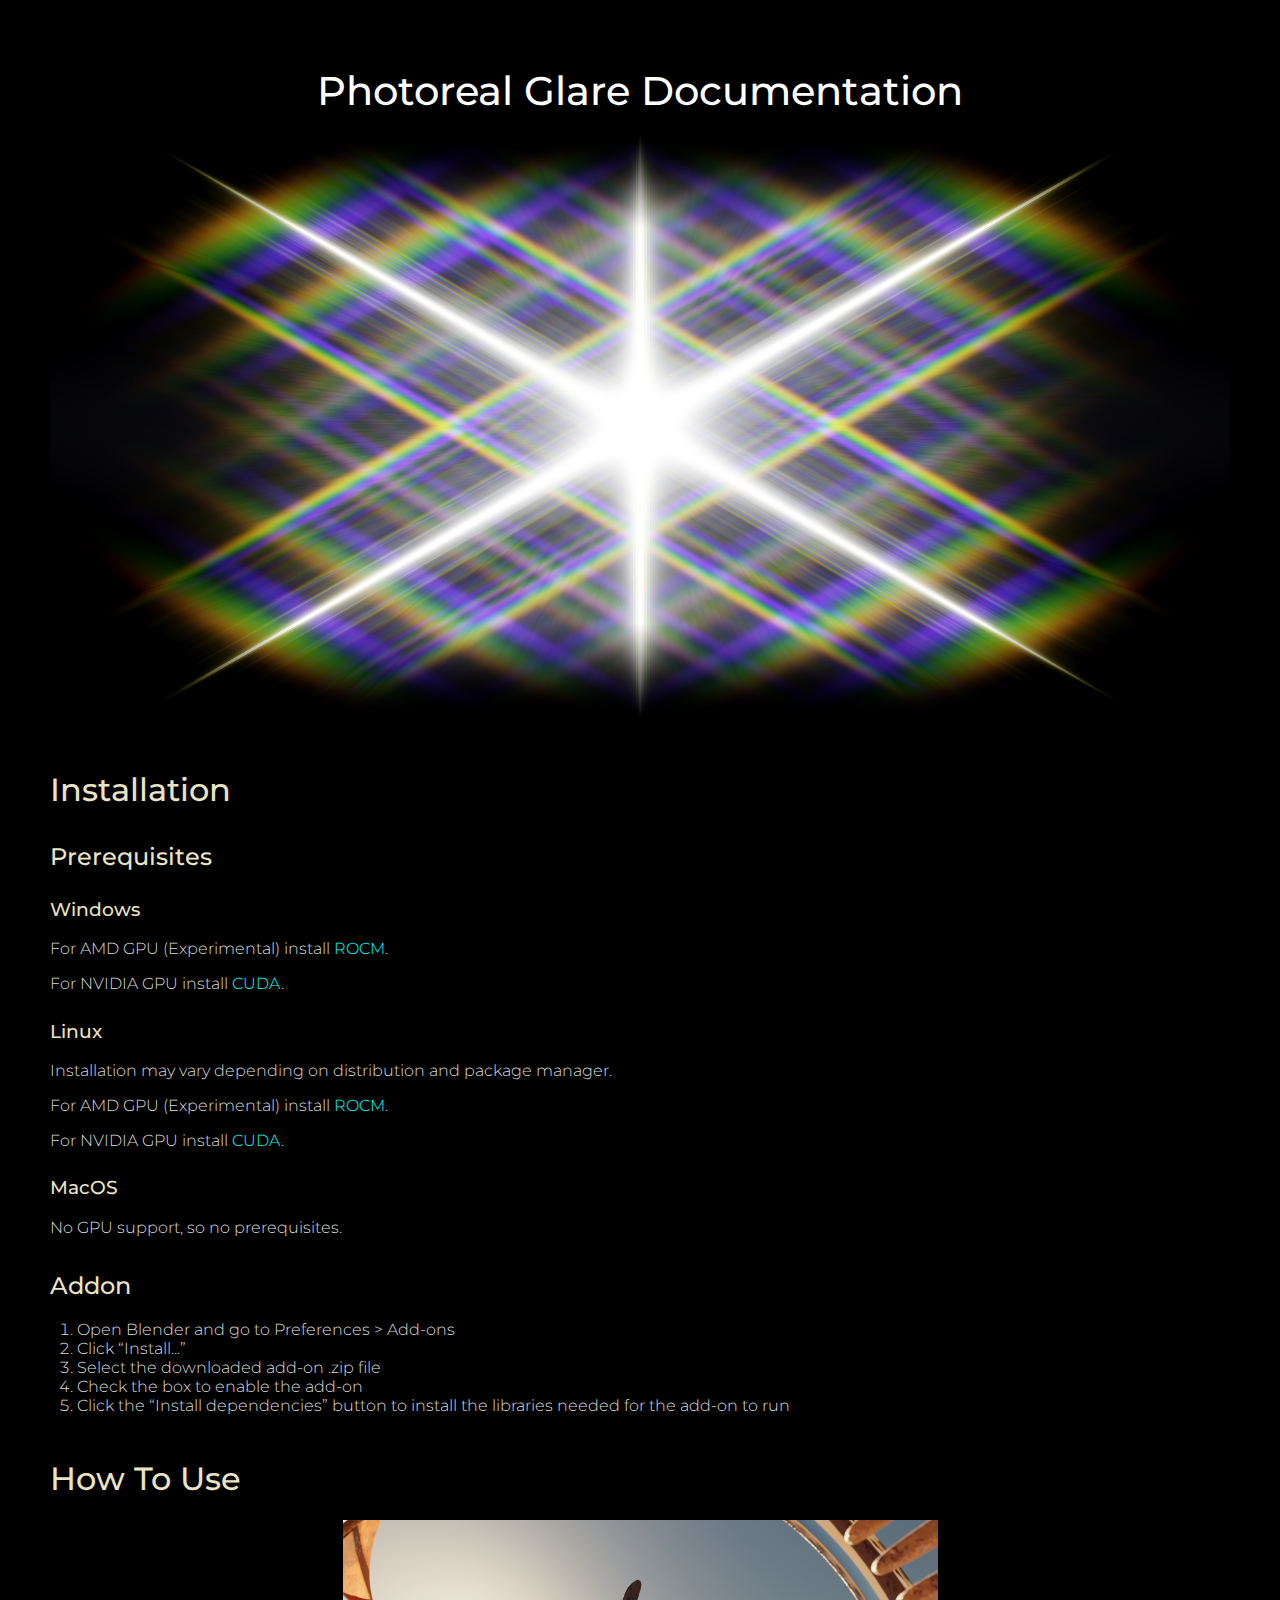
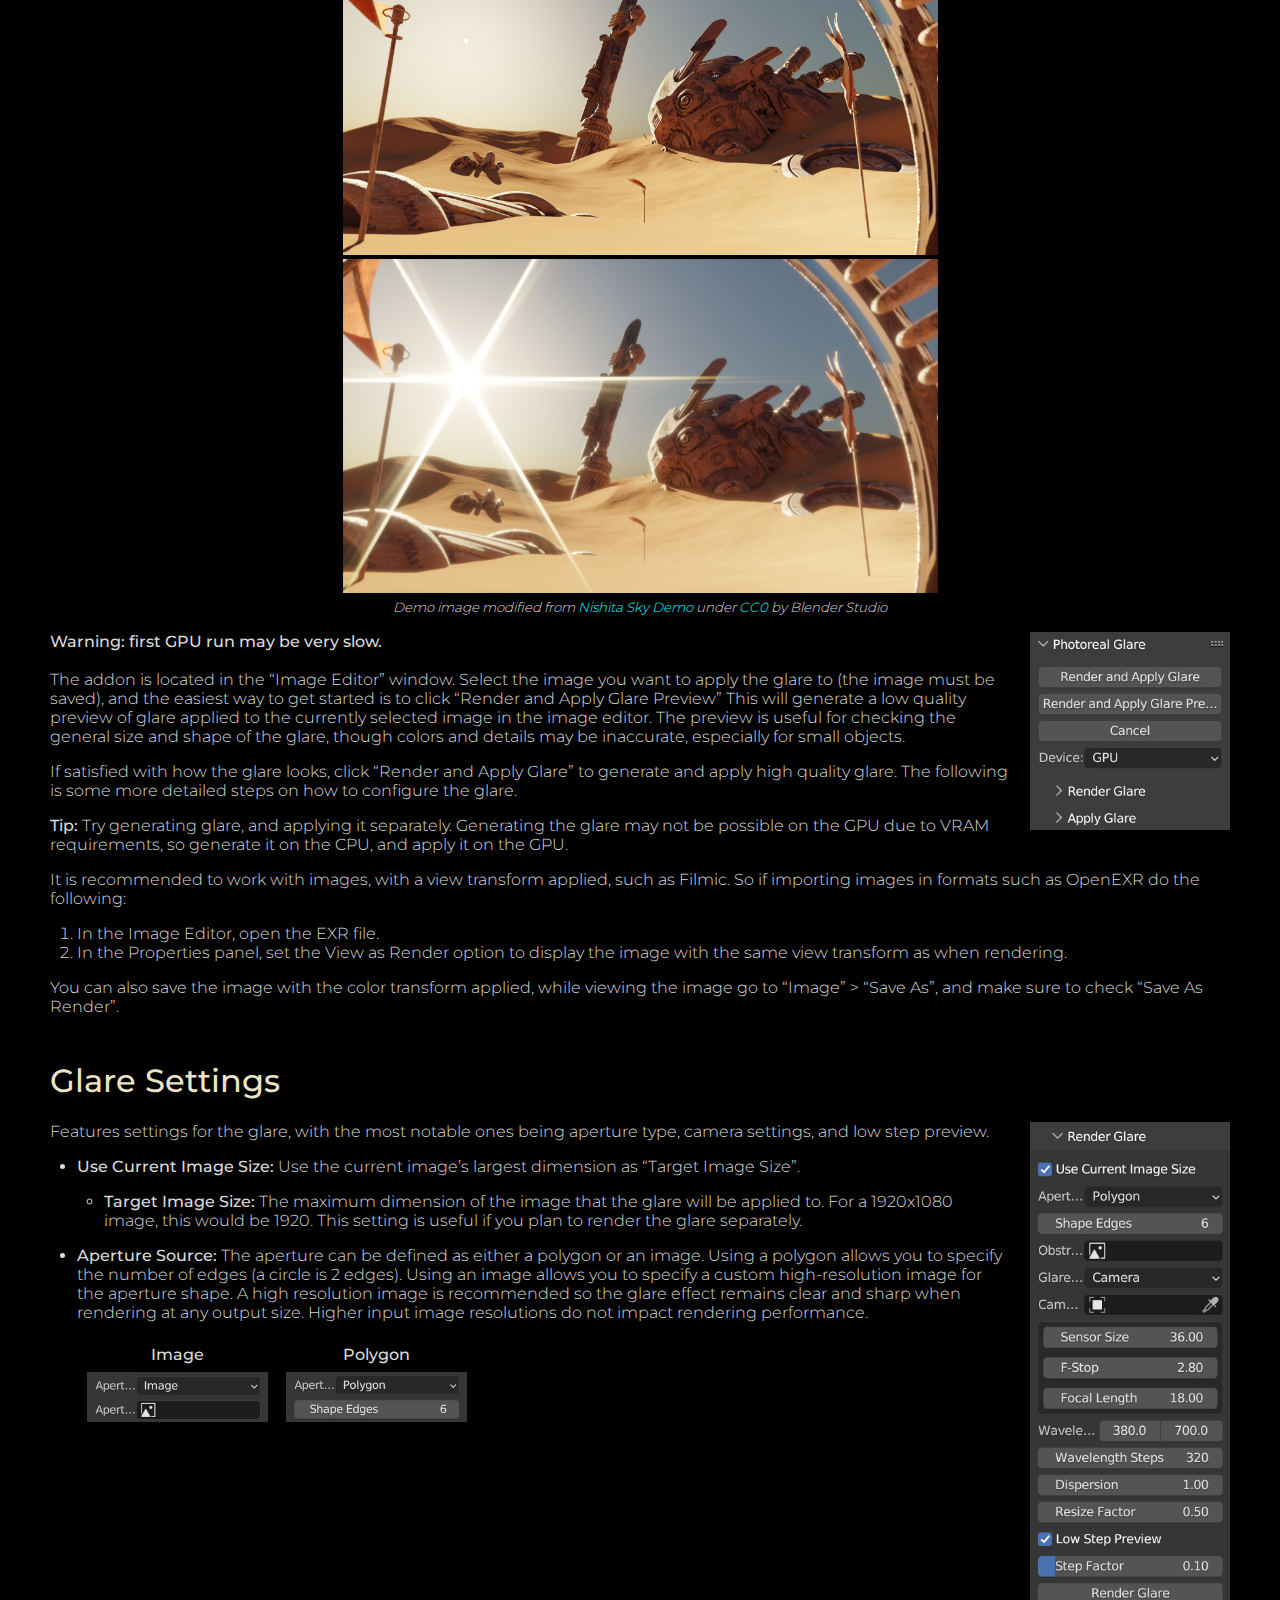
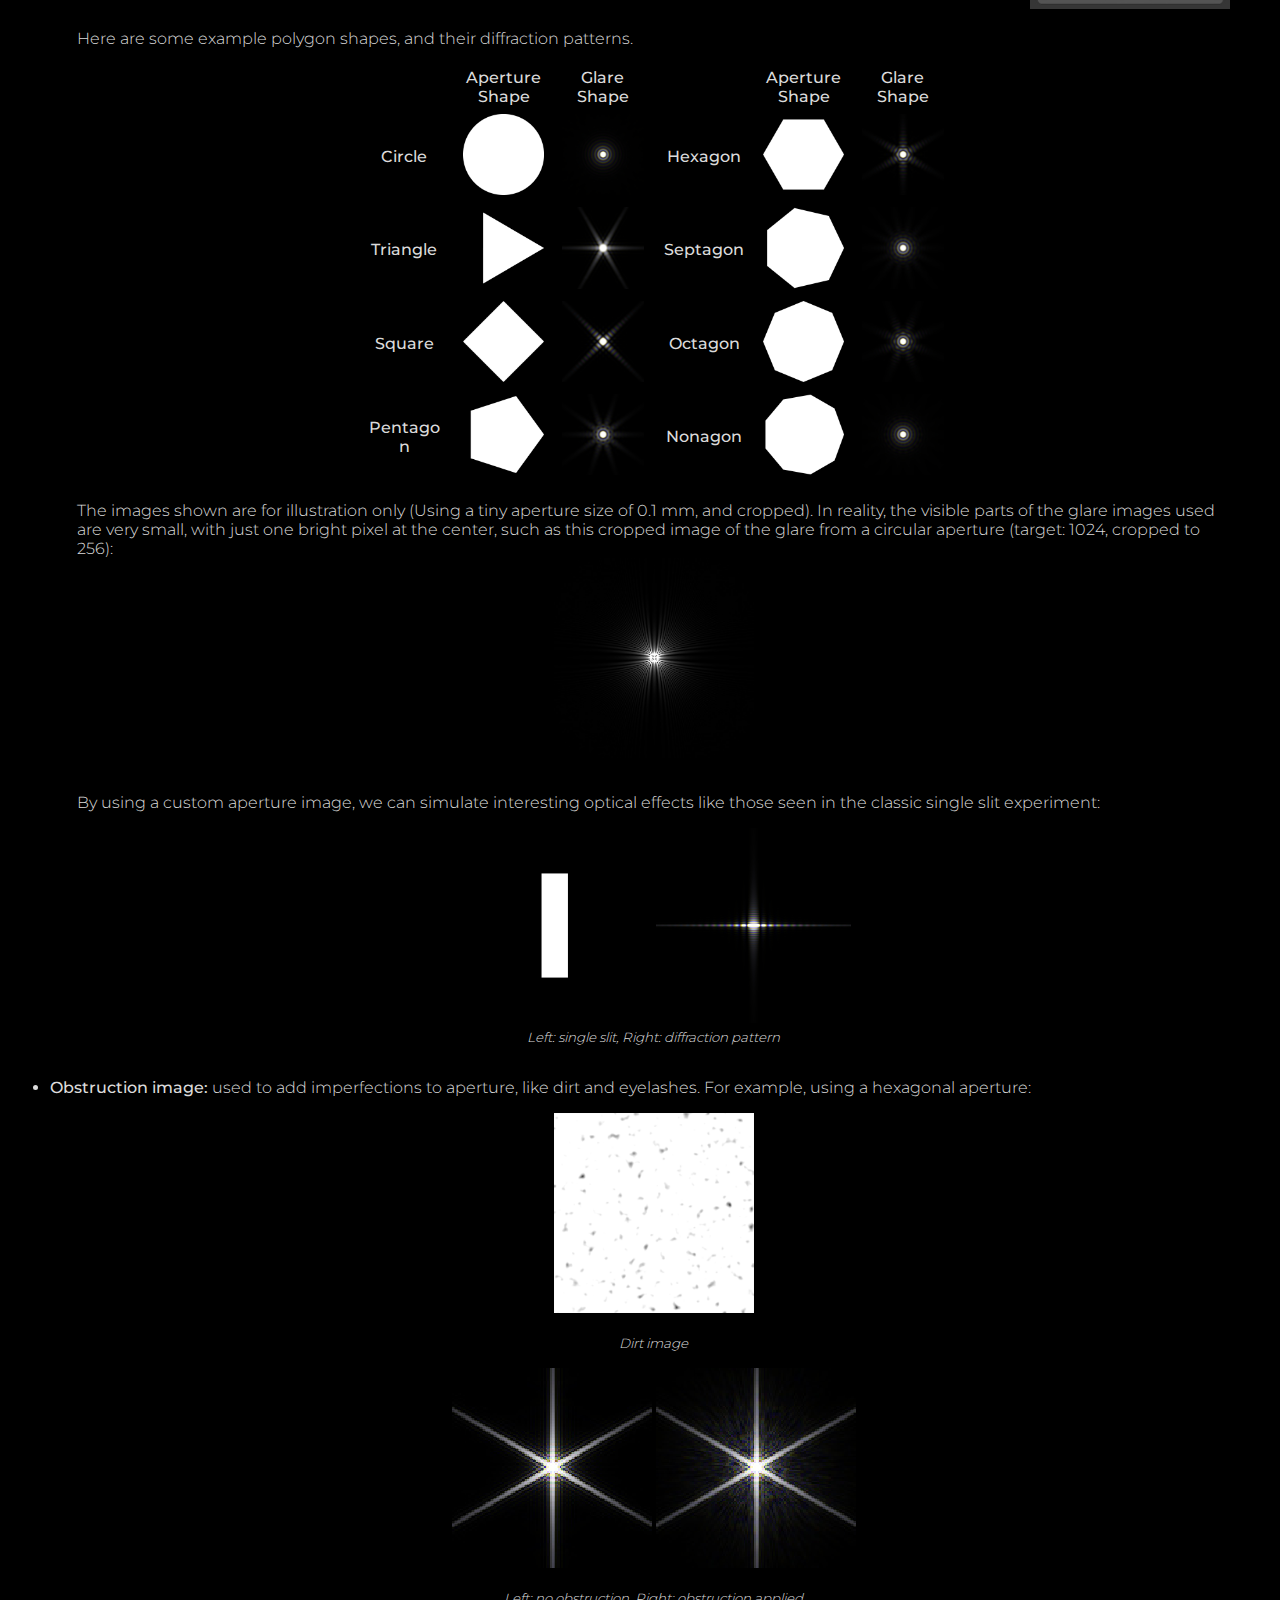
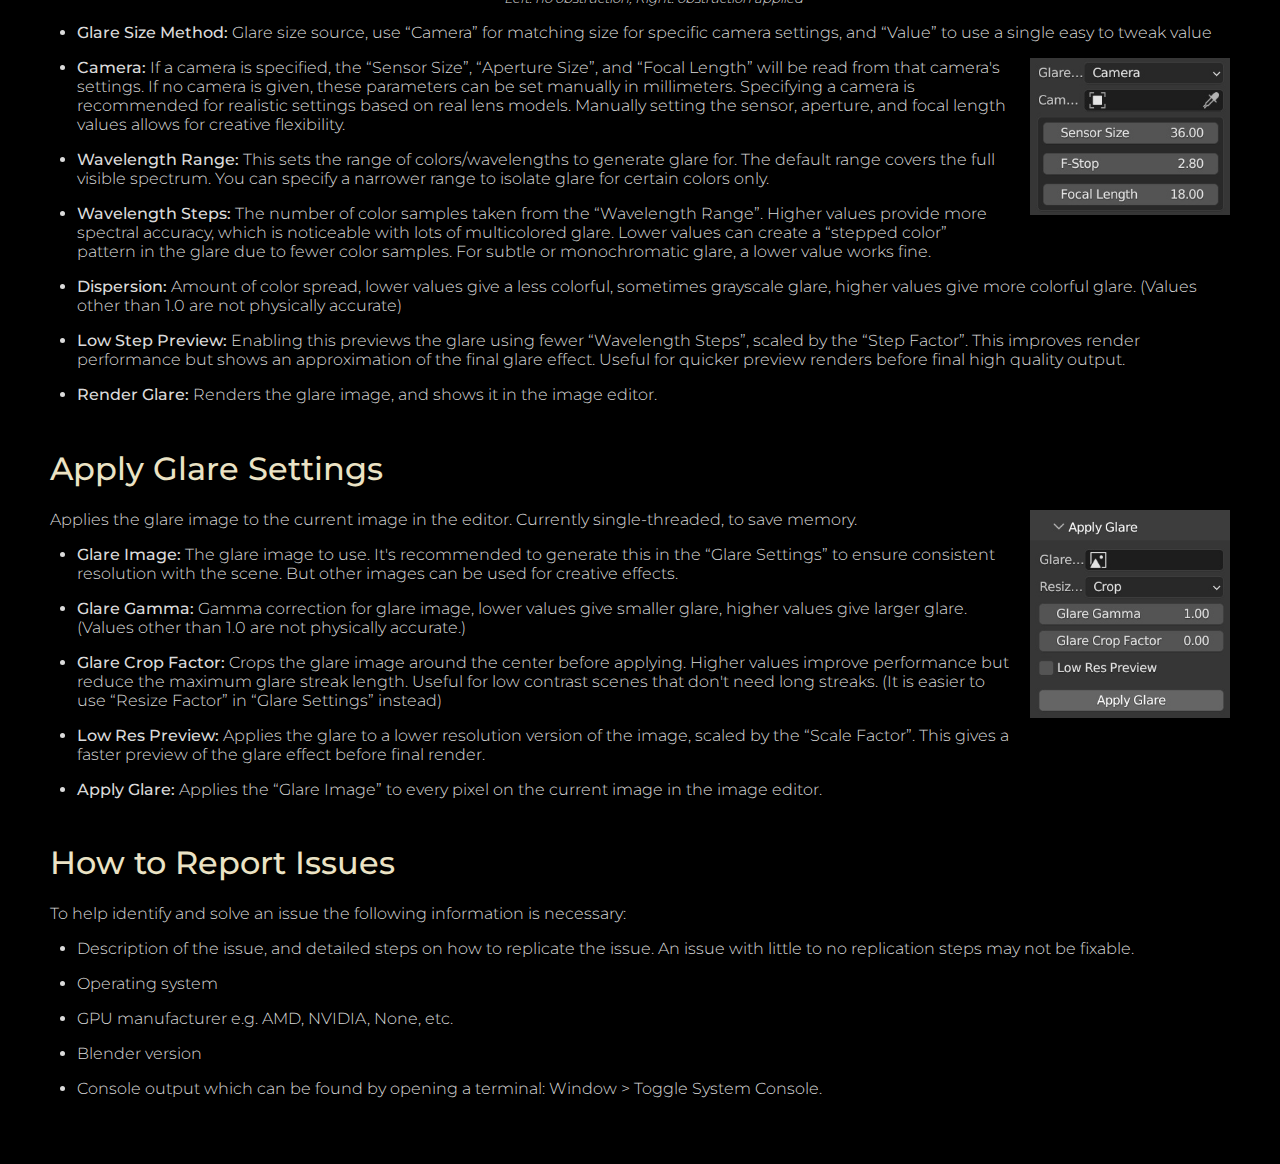
==== commit 9adcc083: "Small changes" ====
--- a/pages/docs.html
+++ b/pages/docs.html
@@ -171,10 +171,10 @@
 <body>
     <p><div class="title" style="text-align:center;"><strong>Photoreal Glare Documentation</strong></div></p>
     <div style="text-align:center;">
-        <img src="documentation images/addon banner fade.png" style="width:1200px;"/>
+        <img src="documentation images/addon banner.jpg" style="width:1200px;"/>
     </div>
 
-<h1><strong>Installation</strong></h1>
+<h1 id="installation"><strong>Installation</strong></h1>
 <h2><strong>Prerequisites</strong></h2>
 <h3><strong>Windows</strong></h2>
 <p>For AMD GPU (Experimental) install <a href="https://rocmdocs.amd.com/en/latest/deploy/windows/quick_start.html">ROCM</a>.</p>
@@ -202,18 +202,18 @@
 <h1><strong>How To Use</strong></h1>
 
 <div style="display:block;width:1200px; max-width: 100%; margin: auto;text-align: center;">
-    <img src="documentation images/nishita sky demo no glare.png" style="width: 595px;"/>
-    <img src="documentation images/nishita sky demo with glare.png" style="width: 595px;"/>
+    <img src="documentation images/nishita sky demo no glare.jpg" style="width: 595px;"/>
+    <img src="documentation images/nishita sky demo with glare.jpg" style="width: 595px;"/>
     <div style="text-align: center;"> <small><em>Demo image modified from <a href="https://cloud.blender.org/p/gallery/5f4d1791cc1d7c5e0e8832d4">Nishita Sky Demo</a> under <a href="https://creativecommons.org/publicdomain/zero/1.0/">CC0</a> by Blender Studio</em></small> </div>
 </div>
 
 <div class="container">
-    <img src="documentation images/addon full.png" class="right" style="width: 200px"/>
+    <img src="documentation images/addon full.jpg" class="right" style="width: 200px"/>
     <p>
     <strong>Warning: first GPU run may be very slow.</strong>
     <br>
     <br>
-    The addon is located in the “Image Editor” window. Select the image you want to apply the glare to, and the easiest way to get started is to click “Render and Apply Glare Preview” This will generate a low quality preview of glare applied to the currently selected image in the image editor. The preview is useful for checking the general size and shape of the glare, though colors and details may be inaccurate, especially for small objects.</p>
+    The addon is located in the “Image Editor” window. Select the image you want to apply the glare to (the image must be saved), and the easiest way to get started is to click “Render and Apply Glare Preview” This will generate a low quality preview of glare applied to the currently selected image in the image editor. The preview is useful for checking the general size and shape of the glare, though colors and details may be inaccurate, especially for small objects.</p>
     <p>If satisfied with how the glare looks, click “Render and Apply Glare” to generate and apply high quality glare. The following is some more detailed steps on how to configure the glare.</p>
     <p><strong>Tip: </strong>Try generating glare, and applying it separately. Generating the glare may not be possible on the GPU due to VRAM requirements, so generate it on the CPU, and apply it on the GPU.</p>
 </div>
@@ -227,7 +227,7 @@
 </p>
 
 <h1>Glare Settings</h1>
-<p><img src="documentation images/addon render glare.png" class="right" style="width: 200px"/>
+<p><img src="documentation images/addon render glare.jpg" class="right" style="width: 200px"/>
 Features settings for the glare, with the most notable ones being aperture type, camera settings, and low step preview.</p>
 <ul>
     <li><p><strong>Use Current Image Size:</strong> Use the current image’s largest dimension as “Target Image Size”.</p>
@@ -246,12 +246,12 @@
     <tr>
         <td>
             <div style="text-align:center;">
-                <img src="documentation images/addon aperture image.png" style="width:auto">
+                <img src="documentation images/addon aperture image.jpg" style="width:auto">
             </div>
         </td>
     <td>
     <div style="text-align:center;">
-		<img src="documentation images/addon aperture polygon.png" style="width:auto">
+		<img src="documentation images/addon aperture polygon.jpg" style="width:auto">
     </div>
     </td>
     </tr>
@@ -270,26 +270,26 @@
 
             <tr>
                 <td><Strong>Circle</Strong></td> 
-            <td><img src="documentation images/shape 2.png" style="width:100px;"></td>
-            <td><img src="documentation images/cropped 2 edge shape diffraction.png" style="width:100px;"></td>
+            <td><img src="documentation images/shape 2.jpg" style="width:100px;"></td>
+            <td><img src="documentation images/2 edge shape diffraction.jpg" style="width:100px;"></td>
             </tr>
 
             <tr>
                 <td><Strong>Triangle</Strong></td>
-            <td><img src="documentation images/shape 3.png" style="width:100px;"></td>
-            <td><img src="documentation images/cropped 3 edge shape diffraction.png" style="width:100px;"></td>
+            <td><img src="documentation images/shape 3.jpg" style="width:100px;"></td>
+            <td><img src="documentation images/3 edge shape diffraction.jpg" style="width:100px;"></td>
             </tr>
 
             <tr>
                 <td><Strong>Square</Strong></td>
-            <td><img src="documentation images/shape 4.png" style="width:100px;"></td>
-            <td><img src="documentation images/cropped 4 edge shape diffraction.png" style="width:100px;"></td>
+            <td><img src="documentation images/shape 4.jpg" style="width:100px;"></td>
+            <td><img src="documentation images/4 edge shape diffraction.jpg" style="width:100px;"></td>
             </tr>
 
             <tr>
                 <td><Strong>Pentagon</Strong></td>
-            <td><img src="documentation images/shape 5.png" style="width:100px;"></td>
-            <td><img src="documentation images/cropped 5 edge shape diffraction.png" style="width:100px;"></td> 
+            <td><img src="documentation images/shape 5.jpg" style="width:100px;"></td>
+            <td><img src="documentation images/5 edge shape diffraction.jpg" style="width:100px;"></td> 
             </tr>
         </tbody>
     </table>
@@ -304,39 +304,39 @@
 
             <tr>
                 <td><Strong>Hexagon</Strong></td>
-            <td><img src="documentation images/shape 6.png" style="width:100px;"></td>
-            <td><img src="documentation images/cropped 6 edge shape diffraction.png" style="width:100px;"></td>
+            <td><img src="documentation images/shape 6.jpg" style="width:100px;"></td>
+            <td><img src="documentation images/6 edge shape diffraction.jpg" style="width:100px;"></td>
             </tr>
 
             <tr>
                 <td><Strong>Septagon</Strong></td>
-            <td><img src="documentation images/shape 7.png" style="width:100px;"></td>
-            <td><img src="documentation images/cropped 7 edge shape diffraction.png" style="width:100px;"></td>  
+            <td><img src="documentation images/shape 7.jpg" style="width:100px;"></td>
+            <td><img src="documentation images/7 edge shape diffraction.jpg" style="width:100px;"></td>  
             </tr>
 
             <tr>
                 <td><Strong>Octagon</Strong></td>
-            <td><img src="documentation images/shape 8.png" style="width:100px;"></td>
-            <td><img src="documentation images/cropped 8 edge shape diffraction.png" style="width:100px;"></td>
+            <td><img src="documentation images/shape 8.jpg" style="width:100px;"></td>
+            <td><img src="documentation images/8 edge shape diffraction.jpg" style="width:100px;"></td>
             </tr>
 
             <tr>
                 <td><Strong>Nonagon</Strong></td>
-            <td><img src="documentation images/shape 9.png" style="width:100px;"></td>
-            <td><img src="documentation images/cropped 9 edge shape diffraction.png" style="width:100px;"></td>
+            <td><img src="documentation images/shape 9.jpg" style="width:100px;"></td>
+            <td><img src="documentation images/9 edge shape diffraction.jpg" style="width:100px;"></td>
             </tr>
         </tbody>
     </table>
 </div>
 
-<p>The images shown are for illustration only (Using a tiny aperture size of 0.1 mm, and cropped). In reality, the visible parts of the glare images used are very small, with just one bright pixel at the center, such as this cropped image of the glare from a circular aperture (target: 1024, cropped to 256): <img src="documentation images/cropped 2 edge shape diffraction real example.png" style="width: 200px; display: block; margin: auto;"/></p>
+<p>The images shown are for illustration only (Using a tiny aperture size of 0.1 mm, and cropped). In reality, the visible parts of the glare images used are very small, with just one bright pixel at the center, such as this cropped image of the glare from a circular aperture (target: 1024, cropped to 256): <img src="documentation images/2 edge shape diffraction real example.jpg" style="width: 200px; display: block; margin: auto;"/></p>
 
 <br>
 By using a custom aperture image, we can simulate interesting optical effects like those seen in the classic single slit experiment:
 <div style="width: 400px; max-width: 100%; display: flex; margin: auto; padding 10px; justify-content: center; align-items: center;">
   <p style="text-align: center;">
-    <img src="documentation images/cropped single slit.png" style="width: 195px;">
-    <img src="documentation images/cropped single slit diffraction.png" style="width: 195px;">
+    <img src="documentation images/single slit.png" style="width: 195px;">
+    <img src="documentation images/single slit diffraction.jpg" style="width: 195px;">
 	<small><em>Left: single slit, Right: diffraction pattern</em></small>
   </p>
 </div>
@@ -349,12 +349,12 @@
 
 <div style="text-align:center;">
     <p>
-    <img src="documentation images/dirt.png" style="width: 200px;"/>
+    <img src="documentation images/dirt.jpg" style="width: 200px;"/>
     </p>
     <small><em>Dirt image</em></small>
     <p>
-        <img src="documentation images/glare no obstruction.png" style="width: 200px;image-rendering: pixelated;"/>
-        <img src="documentation images/glare with obstruction.png" style="width: 200px;image-rendering: pixelated;"/>
+        <img src="documentation images/glare no obstruction.jpg" style="width: 200px;image-rendering: pixelated;"/>
+        <img src="documentation images/glare with obstruction.jpg" style="width: 200px;image-rendering: pixelated;"/>
     </p>
     <small><em>Left: no obstruction, Right: obstruction applied</em></small>
 </div>
@@ -365,7 +365,7 @@
 </ul>
 
 <ul>
-<li><p><img src="documentation images/addon camera settings.png" class="right" style="width: 200px"/><strong>Camera:</strong> If a camera is specified, the “Sensor Size”, “Aperture Size”, and “Focal Length” will be read from that camera's settings. If no camera is given, these parameters can be set manually in millimeters. Specifying a camera is recommended for realistic settings based on real lens models. Manually setting the sensor, aperture, and focal length values allows for creative flexibility.</p></li>
+<li><p><img src="documentation images/addon camera settings.jpg" class="right" style="width: 200px"/><strong>Camera:</strong> If a camera is specified, the “Sensor Size”, “Aperture Size”, and “Focal Length” will be read from that camera's settings. If no camera is given, these parameters can be set manually in millimeters. Specifying a camera is recommended for realistic settings based on real lens models. Manually setting the sensor, aperture, and focal length values allows for creative flexibility.</p></li>
 </ul>
 <ul>
 <li><p><strong>Wavelength Range:</strong> This sets the range of colors/wavelengths to generate glare for. The default range covers the full visible spectrum. You can specify a narrower range to isolate glare for certain colors only.</p></li>
@@ -375,7 +375,7 @@
 <li><strong>Render Glare:</strong> Renders the glare image, and shows it in the image editor.</li>
 </ul>
 <h1>Apply Glare Settings</h1>
-<p><img src="documentation images/addon apply glare.png" class="right" style="width: 200px"/>Applies the glare image to the current image in the editor. Currently single-threaded, to save memory.</p>
+<p><img src="documentation images/addon apply glare.jpg" class="right" style="width: 200px"/>Applies the glare image to the current image in the editor. Currently single-threaded, to save memory.</p>
 <ul>
 <li><strong>Glare Image:</strong> The glare image to use. It's recommended to generate this in the “Glare Settings” to ensure consistent resolution with the scene. But other images can be used for creative effects.</li>
 </ul>
@@ -391,5 +391,26 @@
 <ul>
 <li><strong>Apply Glare:</strong> Applies the “Glare Image” to every pixel on the current image in the image editor.</li>
 </ul>
+
+<h1 id="report-issues"><strong>How to Report Issues</strong></h1>
+<p>
+	To help identify and solve an issue the following information is necessary:
+	<ul>
+	<li>Description of the issue, and detailed steps on how to replicate the issue. An issue with little to no replication steps may not be fixable.</li>
+	</ul>
+	<ul>
+	<li>Operating system</li>
+	</ul>
+	<ul>
+	<li>GPU manufacturer e.g. AMD, NVIDIA, None, etc.</li>
+	</ul>
+	<ul>
+	<li>Blender version</li>
+	</ul>
+	<ul>
+	<li>Console output which can be found by opening a terminal: Window > Toggle System Console.</li>
+	</ul>
+</p>
+
 </body>
 </html>
